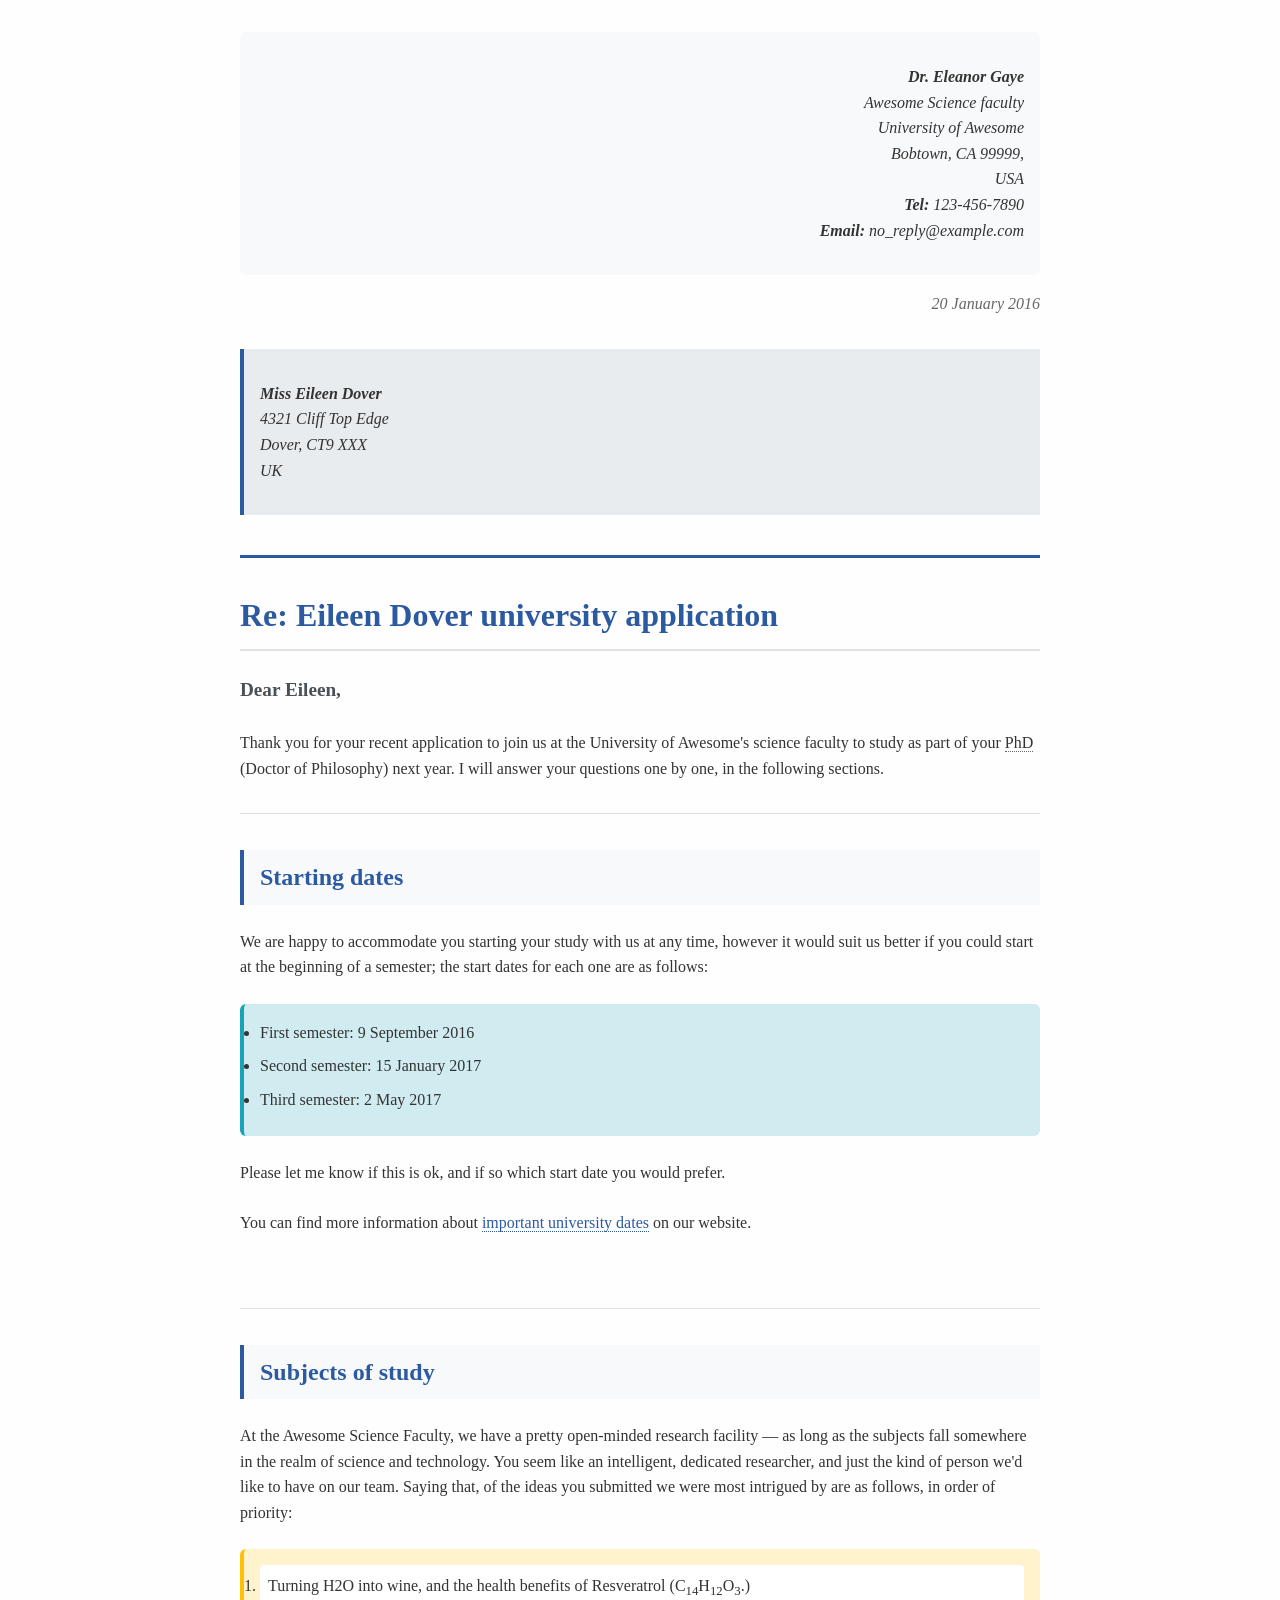
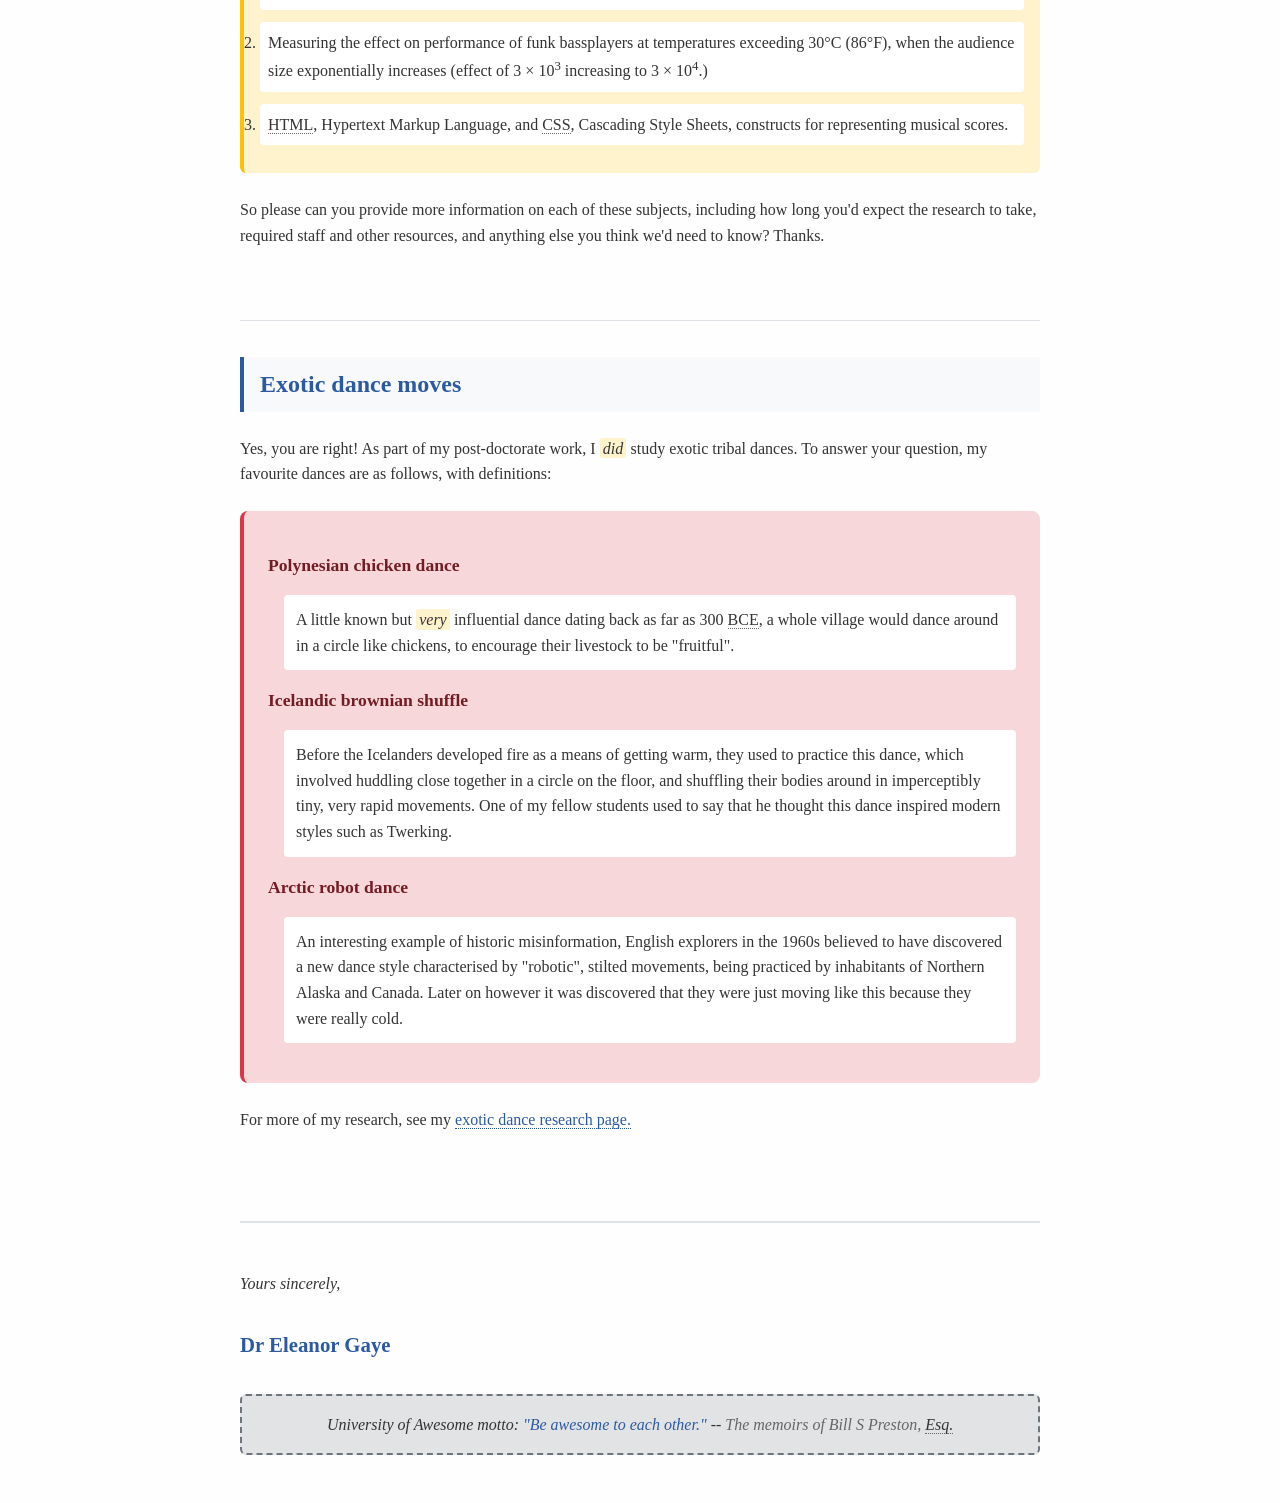
==== index.html @ d8b4c065 "update" ====
<!DOCTYPE html>
<head>
    <meta charset="utf-8">
    <title>Tutorial_1</title>
    <link href="tutorial_1_letter_styles.css" rel="stylesheet">
</head>

<body class="letter-document">

<div class="letter-header">
    <div class="sender-info">
       <p>
            <i><strong>Dr. Eleanor Gaye</strong><br>
            Awesome Science faculty <br>
            University of Awesome <br>
            Bobtown, CA 99999, <br>
            USA <br>
            <strong>Tel:</strong> 123-456-7890 <br>
            <strong>Email:</strong> no_reply@example.com</i>
       </p> 
    </div>
    
    <p class="letter-date">
        20 January 2016
    </p>

    <div class="recipient-info">
        <p>
            <i><strong>Miss Eileen Dover</strong><br>
            4321 Cliff Top Edge<br>
            Dover, CT9 XXX<br>
            UK</i>
        </p>
    </div>

</div>


<H1 class="letter-subject">
    Re: Eileen Dover university application
</H1>

<p class="letter-greeting">
Dear Eileen,
</p>

<p class="letter-paragraph">
Thank you for your recent application to join us at the University of Awesome's science faculty to study as part of your <a class="abbreviation">PhD</a> (Doctor of Philosophy) next year. I will answer your questions one by one, in the following sections.
</p>

<div class="content-section">
    <h2 class="section-heading ">
        Starting dates
    </h2>

    <p class="letter-paragraph">
    We are happy to accommodate you starting your study with us at any time, however it would suit us better if you could start at the beginning of a semester; the start dates for each one are as follows:
    </p>

    <ul class="semester-dates">
        <li>First semester: 9 September 2016</li>
        <li>Second semester: 15 January 2017</li>
        <li>Third semester: 2 May 2017</li>
    </ul>

    <p class="letter-paragraph">
    Please let me know if this is ok, and if so which start date you would prefer.
    </p>

    <p class="letter-paragraph">
    You can find more information about <a class="letter-link" href="">important university dates</a> on our website.
    </p>
</div>

<div class="content-section">
    <h2 class="section-heading">
        Subjects of study
    </h2>

    <p class="letter-paragraph">
        At the Awesome Science Faculty, we have a pretty open-minded research facility — as long as the subjects fall somewhere in the realm of science and technology. You seem like an intelligent, dedicated researcher, and just the kind of person we'd like to have on our team. Saying that, of the ideas you submitted we were most intrigued by are as follows, in order of priority:
    </p>

    <ol class="priority-list">
        <li>
            Turning H2O into wine, and the health benefits of Resveratrol (C<sub class="subscript">14</sub>H<sub class="subscript">12</sub>O<sub class="subscript">3</sub>.)
        </li>
        <li>
            Measuring the effect on performance of funk bassplayers at temperatures exceeding 30°C (86°F), when the audience size exponentially increases (effect of 3 × 10<sup class="superscript">3</sup> increasing to 3 × 10<sup class="superscript">4</sup>.)
        </li>
        <li>
            <a class="abbreviation">HTML</a>, Hypertext Markup Language, and <a class="abbreviation">CSS</a>, Cascading Style Sheets, constructs for representing musical scores.
        </li>
    </ol>

    <p class="letter-paragraph">
    So please can you provide more information on each of these subjects, including how long you'd expect the research to take, required staff and other resources, and anything else you think we'd need to know? Thanks.
    </p>
</div>

<div class="content-section">
    <h2 class="section-heading">
        Exotic dance moves
    </h2>

    <p class="letter-paragraph">
    Yes, you are right! As part of my post-doctorate work, I <i class="emphasis">did</i> study exotic tribal dances. To answer your question, my favourite dances are as follows, with definitions:
    </p>

    <div class="dance-definitions">
        <p class="dance-term">Polynesian chicken dance</p>
        <p class="dance-definition">A little known but <i class="emphasis">very</i> influential dance dating back as far as 300 <a class="abbreviation">BCE</a>, a whole village would dance around in a circle like chickens, to encourage their livestock to be "fruitful".</p>
        <p class="dance-term">Icelandic brownian shuffle</p>
        <p class="dance-definition">Before the Icelanders developed fire as a means of getting warm, they used to practice this dance, which involved huddling close together in a circle on the floor, and shuffling their bodies around in imperceptibly tiny, very rapid movements. One of my fellow students used to say that he thought this dance inspired modern styles such as Twerking.</p>
        <p class="dance-term">Arctic robot dance</p>
        <p class="dance-definition">An interesting example of historic misinformation, English explorers in the 1960s believed to have discovered a new dance style characterised by "robotic", stilted movements, being practiced by inhabitants of Northern Alaska and Canada. Later on however it was discovered that they were just moving like this because they were really cold.</p> 
    </div>


   <p class="letter-paragraph">For more of my research, see my <a class="letter-link" href="">exotic dance research page.</a></p> 
</div>

    
<div class="letter-closing">
    <p class="closing-phrase ">
        Yours sincerely,
    </p>

    <p class="signature">
        Dr Eleanor Gaye
    </p>

    <p class="university-motto">
        University of Awesome motto: <a class="inline-quote">"Be awesome to each other."</a> -- <a class="citation">The memoirs of Bill S Preston, <a class="abbreviation">Esq.</a></a> 
    </p>
</div>



</body>
---- tutorial_1_letter_styles.css ----
/* =====================================================
   TUTORIAL 2: CSS DETECTIVE CHALLENGE
   =====================================================
   
   Add the correct CSS classes to your HTML 
   letter so it matches this styling specification.
   
   Look at each selector below and figure out what HTML
   elements need which classes to make this work
 
   ===================================================== */

/* DOCUMENT FOUNDATION */
.letter-document {
    max-width: 800px;
    margin: 0 auto;
    padding: 2rem;
    font-family: Georgia, 'Times New Roman', serif;
    line-height: 1.6;
    color: #333;
    background-color: #fefefe;
}

/* LETTER HEADER STYLING */
.letter-header {
    border-bottom: 3px solid #2c5aa0;
    margin-bottom: 2rem;
    padding-bottom: 1rem;
}

.sender-info {
    text-align: right;
    background-color: #f8f9fa;
    padding: 1rem;
    border-radius: 8px;
    margin-bottom: 1rem;
}

.letter-date {
    text-align: right;
    font-style: italic;
    color: #666;
    margin-bottom: 2rem;
}

.recipient-info {
    background-color: #e9ecef;
    padding: 1rem;
    border-left: 4px solid #2c5aa0;
    margin-bottom: 1.5rem;
}

/* MAIN CONTENT STYLING */
.letter-subject {
    color: #2c5aa0;
    border-bottom: 2px solid #dee2e6;
    padding-bottom: 0.5rem;
    margin-bottom: 1.5rem;
}

.letter-greeting {
    font-size: 1.2rem;
    font-weight: bold;
    color: #495057;
}

.letter-paragraph {
    margin: 1.5rem 0;
}

/* SECTION STYLING */
.content-section {
    margin: 2rem 0;
    padding: 1rem 0;
    border-top: 1px solid #dee2e6;
}

.section-heading {
    color: #2c5aa0;
    background-color: #f8f9fa;
    padding: 0.5rem 1rem;
    border-left: 4px solid #2c5aa0;
    margin-bottom: 1rem;
}

/* LIST STYLING */
.priority-list {
    background-color: #fff3cd;
    padding: 1rem;
    border-radius: 6px;
    border-left: 4px solid #ffc107;
}

.priority-list li {
    margin-bottom: 0.75rem;
    padding: 0.5rem;
    background-color: white;
    border-radius: 4px;
}

.semester-dates {
    background-color: #d1ecf1;
    padding: 1rem;
    border-radius: 6px;
    border-left: 4px solid #17a2b8;
}

.semester-dates li {
    margin-bottom: 0.5rem;
    font-weight: 500;
}

/* DEFINITION LIST STYLING */
.dance-definitions {
    background-color: #f8d7da;
    padding: 1.5rem;
    border-radius: 8px;
    border-left: 4px solid #dc3545;
}

.dance-term {
    font-weight: bold;
    color: #721c24;
    font-size: 1.1rem;
    margin-top: 1rem;
    margin-bottom: 0.5rem;
}

.dance-definition {
    margin-left: 1rem;
    padding: 0.75rem;
    background-color: white;
    border-radius: 4px;
    margin-bottom: 1rem;
}

/* LETTER CLOSING */
.letter-closing {
    margin-top: 3rem;
    padding-top: 2rem;
    border-top: 2px solid #dee2e6;
}

.closing-phrase {
    font-style: italic;
    margin-bottom: 2rem;
}

.signature {
    font-size: 1.3rem;
    font-weight: bold;
    color: #2c5aa0;
    margin-bottom: 2rem;
}

.university-motto {
    background-color: #e2e3e5;
    padding: 1rem;
    border-radius: 6px;
    text-align: center;
    font-style: italic;
    border: 2px dashed #6c757d;
}

/* LINK STYLING */
.letter-link {
    color: #2c5aa0;
    text-decoration: none;
    border-bottom: 1px dotted #2c5aa0;
}

.letter-link:focus {
    outline: 2px solid #ffc107;
    outline-offset: 2px;
}

/* EMPHASIS AND FORMATTING */
.abbreviation {
    border-bottom: 1px dotted #666;
    cursor: help;
}

.subscript, .superscript {
    font-size: 0.8em;
}

.emphasis {
    background-color: #fff3cd;
    padding: 0.1rem 0.2rem;
    border-radius: 2px;
}

.citation {
    font-style: italic;
    color: #666;
}

.inline-quote {
    font-style: italic;
    color: #2c5aa0;
}

/* RESPONSIVE DESIGN */
@media (max-width: 600px) {
    .letter-document {
        padding: 1rem;
    }
    
    .sender-info,
    .recipient-info {
        padding: 0.75rem;
    }
    
    .letter-subject {
        font-size: 1.3rem;
    }
}
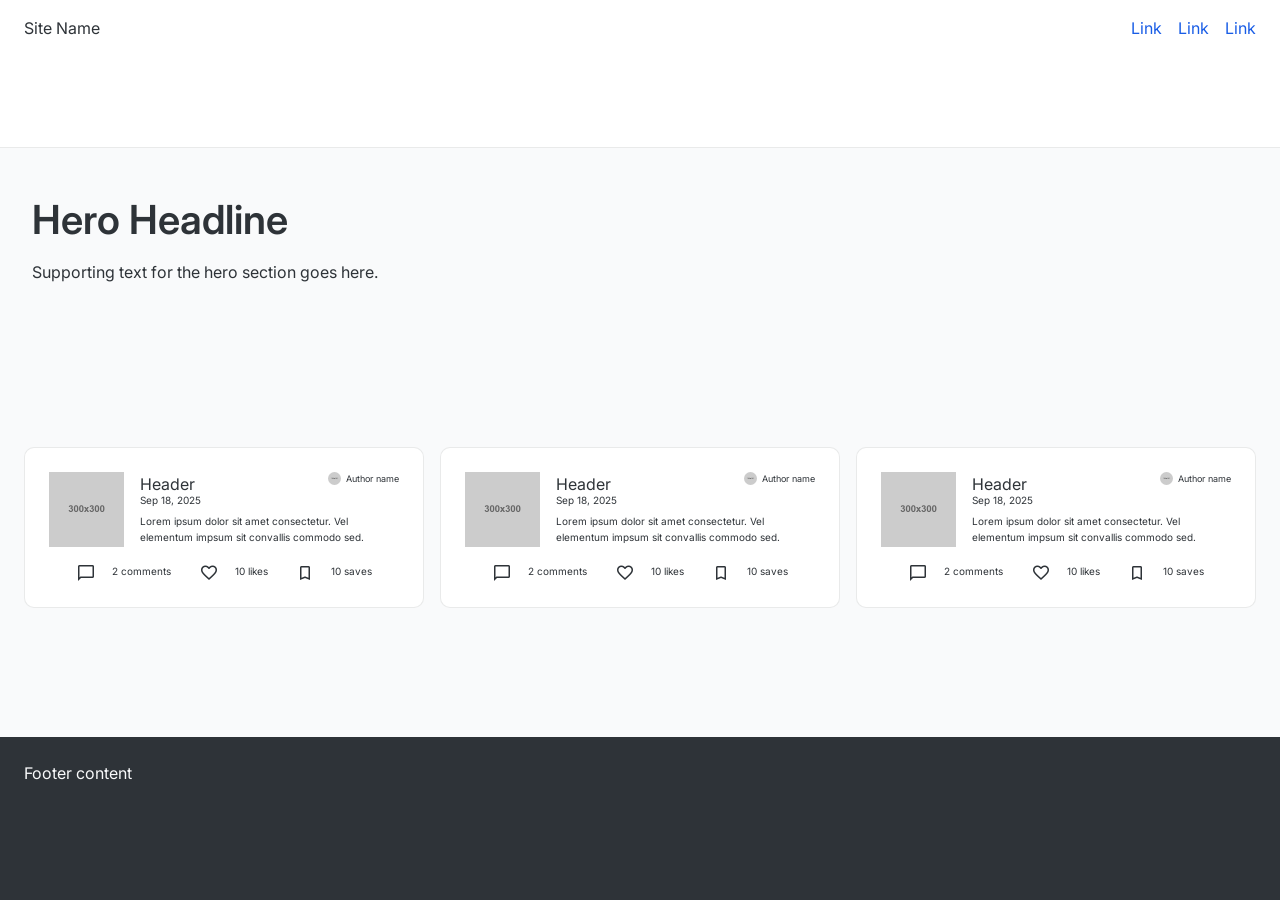
==== commit ba70cbfa: "name change" ====
--- a/index.html
+++ b/index.html
@@ -1,140 +1,153 @@
 <!DOCTYPE html>
+<html lang="en">
 <head>
-    <meta charset="utf-8">
-    <title>Tutorial_1</title>
-    <link href="tutorial_1_letter_styles.css" rel="stylesheet">
+  <meta charset="UTF-8">
+  <meta name="viewport" content="width=device-width, initial-scale=1.0">
+  <title>Tutorial 3: Grid Layout</title>
+    <link href="https://fonts.googleapis.com/css2?family=Material+Symbols+Outlined" rel="stylesheet" />
+  <link rel="stylesheet" href="style.css">
+
 </head>
+<body class="page-layout">
+  <header class="site-header">
+    <nav class="header-nav">
+      <!-- Style this flexible nav component -->
+      <span class="logo">Site Name</span>
+      <ul class="nav-links">
+        <li><a href="#">Link</a></li>
+        <li><a href="#">Link</a></li>
+        <li><a href="#">Link</a></li>
+      </ul>
+    </nav>
+  </header>
+  <main class="hero-section">
+    <h1>Hero Headline</h1>
+    <p>Supporting text for the hero section goes here.</p>
+  </main>
+  
+  <section class="list-section">
+    <!-- Add your repeating component in here -->
+    <div class="list-item">
+      <div class="list-content">
+      <img src="[data-uri]" width="75" height="75" alt="Placeholder">
+     <div>
+      <div class="list-header">
+        <p>Header</p>
+        <div class="author">
+          <img class="author-image" src="[data-uri]" width="13" height="13" alt="Placeholder">
+          <p class="author-name">Author name</p>
+        </div>
+      </div>
+        <p class="date">Sep 18, 2025</p>
+        <p class="lorem-ipsum">Lorem ipsum dolor sit amet consectetur. Vel elementum impsum sit convallis commodo sed.</p>
+        </div>
+        </div>
+        <div class="list-actions">
 
-<body class="letter-document">
+        <div class="icons">
+          <span class="material-symbols-outlined">
+            chat_bubble
+          </span>
+          <p>2 comments</p>
+        </div>
+        <div class="icons">
+           <span class="material-symbols-outlined">
+            favorite
+          </span>     
+          <p>10 likes</p>
+        </div>
+        <div class="icons">
+            <span class="material-symbols-outlined">
+            bookmark
+          </span>
+          <p>10 saves</p>
+        </div>
+          
+        </div>
+     </div>
+      
+    </div> 
+    <div class="list-item">
+      <div class="list-content">
+      <img src="[data-uri]" width="75" height="75" alt="Placeholder">
+     <div>
+      <div class="list-header">
+        <p>Header</p>
+        <div class="author">
+          <img class="author-image" src="[data-uri]" width="13" height="13" alt="Placeholder">
+          <p class="author-name">Author name</p>
+        </div>
+      </div>
+        <p class="date">Sep 18, 2025</p>
+        <p class="lorem-ipsum">Lorem ipsum dolor sit amet consectetur. Vel elementum impsum sit convallis commodo sed.</p>
+        </div>
+        </div>
+        <div class="list-actions">
 
-<div class="letter-header">
-    <div class="sender-info">
-       <p>
-            <i><strong>Dr. Eleanor Gaye</strong><br>
-            Awesome Science faculty <br>
-            University of Awesome <br>
-            Bobtown, CA 99999, <br>
-            USA <br>
-            <strong>Tel:</strong> 123-456-7890 <br>
-            <strong>Email:</strong> no_reply@example.com</i>
-       </p> 
-    </div>
-    
-    <p class="letter-date">
-        20 January 2016
-    </p>
+        <div class="icons">
+          <span class="material-symbols-outlined">
+            chat_bubble
+          </span>
+          <p>2 comments</p>
+        </div>
+        <div class="icons">
+           <span class="material-symbols-outlined">
+            favorite
+          </span>     
+          <p>10 likes</p>
+        </div>
+        <div class="icons">
+            <span class="material-symbols-outlined">
+            bookmark
+          </span>
+          <p>10 saves</p>
+        </div>
+          
+        </div>
+     </div> 
+    <div class="list-item">
+      <div class="list-content">
+      <img src="[data-uri]" width="75" height="75" alt="Placeholder">
+     <div>
+      <div class="list-header">
+        <p>Header</p>
+        <div class="author">
+          <img class="author-image" src="[data-uri]" width="13" height="13" alt="Placeholder">
+          <p class="author-name">Author name</p>
+        </div>
+      </div>
+        <p class="date">Sep 18, 2025</p>
+        <p class="lorem-ipsum">Lorem ipsum dolor sit amet consectetur. Vel elementum impsum sit convallis commodo sed.</p>
+        </div>
+        </div>
+        <div class="list-actions">
 
-    <div class="recipient-info">
-        <p>
-            <i><strong>Miss Eileen Dover</strong><br>
-            4321 Cliff Top Edge<br>
-            Dover, CT9 XXX<br>
-            UK</i>
-        </p>
-    </div>
-
-</div>
-
-
-<H1 class="letter-subject">
-    Re: Eileen Dover university application
-</H1>
-
-<p class="letter-greeting">
-Dear Eileen,
-</p>
-
-<p class="letter-paragraph">
-Thank you for your recent application to join us at the University of Awesome's science faculty to study as part of your <a class="abbreviation">PhD</a> (Doctor of Philosophy) next year. I will answer your questions one by one, in the following sections.
-</p>
-
-<div class="content-section">
-    <h2 class="section-heading ">
-        Starting dates
-    </h2>
-
-    <p class="letter-paragraph">
-    We are happy to accommodate you starting your study with us at any time, however it would suit us better if you could start at the beginning of a semester; the start dates for each one are as follows:
-    </p>
-
-    <ul class="semester-dates">
-        <li>First semester: 9 September 2016</li>
-        <li>Second semester: 15 January 2017</li>
-        <li>Third semester: 2 May 2017</li>
-    </ul>
-
-    <p class="letter-paragraph">
-    Please let me know if this is ok, and if so which start date you would prefer.
-    </p>
-
-    <p class="letter-paragraph">
-    You can find more information about <a class="letter-link" href="">important university dates</a> on our website.
-    </p>
-</div>
-
-<div class="content-section">
-    <h2 class="section-heading">
-        Subjects of study
-    </h2>
-
-    <p class="letter-paragraph">
-        At the Awesome Science Faculty, we have a pretty open-minded research facility — as long as the subjects fall somewhere in the realm of science and technology. You seem like an intelligent, dedicated researcher, and just the kind of person we'd like to have on our team. Saying that, of the ideas you submitted we were most intrigued by are as follows, in order of priority:
-    </p>
-
-    <ol class="priority-list">
-        <li>
-            Turning H2O into wine, and the health benefits of Resveratrol (C<sub class="subscript">14</sub>H<sub class="subscript">12</sub>O<sub class="subscript">3</sub>.)
-        </li>
-        <li>
-            Measuring the effect on performance of funk bassplayers at temperatures exceeding 30°C (86°F), when the audience size exponentially increases (effect of 3 × 10<sup class="superscript">3</sup> increasing to 3 × 10<sup class="superscript">4</sup>.)
-        </li>
-        <li>
-            <a class="abbreviation">HTML</a>, Hypertext Markup Language, and <a class="abbreviation">CSS</a>, Cascading Style Sheets, constructs for representing musical scores.
-        </li>
-    </ol>
-
-    <p class="letter-paragraph">
-    So please can you provide more information on each of these subjects, including how long you'd expect the research to take, required staff and other resources, and anything else you think we'd need to know? Thanks.
-    </p>
-</div>
-
-<div class="content-section">
-    <h2 class="section-heading">
-        Exotic dance moves
-    </h2>
-
-    <p class="letter-paragraph">
-    Yes, you are right! As part of my post-doctorate work, I <i class="emphasis">did</i> study exotic tribal dances. To answer your question, my favourite dances are as follows, with definitions:
-    </p>
-
-    <div class="dance-definitions">
-        <p class="dance-term">Polynesian chicken dance</p>
-        <p class="dance-definition">A little known but <i class="emphasis">very</i> influential dance dating back as far as 300 <a class="abbreviation">BCE</a>, a whole village would dance around in a circle like chickens, to encourage their livestock to be "fruitful".</p>
-        <p class="dance-term">Icelandic brownian shuffle</p>
-        <p class="dance-definition">Before the Icelanders developed fire as a means of getting warm, they used to practice this dance, which involved huddling close together in a circle on the floor, and shuffling their bodies around in imperceptibly tiny, very rapid movements. One of my fellow students used to say that he thought this dance inspired modern styles such as Twerking.</p>
-        <p class="dance-term">Arctic robot dance</p>
-        <p class="dance-definition">An interesting example of historic misinformation, English explorers in the 1960s believed to have discovered a new dance style characterised by "robotic", stilted movements, being practiced by inhabitants of Northern Alaska and Canada. Later on however it was discovered that they were just moving like this because they were really cold.</p> 
-    </div>
-
-
-   <p class="letter-paragraph">For more of my research, see my <a class="letter-link" href="">exotic dance research page.</a></p> 
-</div>
-
-    
-<div class="letter-closing">
-    <p class="closing-phrase ">
-        Yours sincerely,
-    </p>
-
-    <p class="signature">
-        Dr Eleanor Gaye
-    </p>
-
-    <p class="university-motto">
-        University of Awesome motto: <a class="inline-quote">"Be awesome to each other."</a> -- <a class="citation">The memoirs of Bill S Preston, <a class="abbreviation">Esq.</a></a> 
-    </p>
-</div>
-
-
-
-</body>+        <div class="icons">
+          <span class="material-symbols-outlined">
+            chat_bubble
+          </span>
+          <p>2 comments</p>
+        </div>
+        <div class="icons">
+           <span class="material-symbols-outlined">
+            favorite
+          </span>     
+          <p>10 likes</p>
+        </div>
+        <div class="icons">
+            <span class="material-symbols-outlined">
+            bookmark
+          </span>
+          <p>10 saves</p>
+        </div>
+          
+        </div>
+     </div>
+  
+  </section>
+  
+  <footer class="site-footer">
+    <p>Footer content</p>
+  </footer>
+</body>
+</html>
--- a/style.css
+++ b/style.css
@@ -0,0 +1,253 @@
+/* ===========================================
+   TUTORIAL 3: CSS GRID LAYOUT
+   
+   Your tasks:
+   1. Define the page grid on .page-layout
+   2. Assign grid-area to each section
+   3. Make .list-section items flow with Flexbox
+   4. Add mobile breakpoint under 48rem
+   =========================================== */
+
+/* External font - add your choice from Google Fonts, Inter will not be graded */
+@import url('https://fonts.googleapis.com/css2?family=Inter:wght@400;600&display=swap');
+
+:root {
+  /* Spacing scale */
+  --spacing-xs: 0.25rem;
+  --spacing-sm: 0.5rem;
+  --spacing-md: 1rem;
+  --spacing-lg: 1.5rem;
+  --spacing-xl: 2rem;
+  
+  /* Colors - customize these */
+  --color-bg: hsl(210, 20%, 98%);
+  --color-surface: hsl(0, 0%, 100%);
+  --color-text: hsl(210, 10%, 20%);
+  --color-text-muted: hsl(210, 10%, 50%);
+  --color-accent: hsl(220, 80%, 50%);
+  --color-border: hsla(210, 10%, 20%, 0.1);
+  
+  /* Typography */
+  --font-body: 'Inter', system-ui, sans-serif;
+  --font-display: 'Inter', system-ui, sans-serif; /* Change this */
+}
+
+/* Reset */
+*, *::before, *::after {
+  box-sizing: border-box;
+  margin: 0;
+}
+
+body {
+  font-family: var(--font-body);
+  background: var(--color-bg);
+  color: var(--color-text);
+  line-height: 1.6;
+}
+
+/* ===========================================
+   TASK 1: PAGE GRID STRUCTURE
+   
+   Define your grid here. You need:
+   - grid-template-areas for the layout map
+   - grid-template-columns for column widths
+   - grid-template-rows for row heights
+   - min-height: 100vh to fill the viewport
+   - gap for spacing between regions
+   =========================================== */
+
+.page-layout {
+  display: grid;
+  /* YOUR CODE: grid-template-areas */
+  grid-template-areas: 
+  "a a a"
+  "b b b"
+  "c c c"
+  "d d d";
+  /* YOUR CODE: grid-template-columns */
+  grid-template-columns: 1fr 1fr 1fr;
+  /* YOUR CODE: grid-template-rows */
+  grid-template-rows: auto;
+  min-height: 100vh;
+  gap: var(--spacing-md);
+}
+
+/* ===========================================
+   TASK 2: ASSIGN GRID AREAS
+   
+   Connect each section to its named area
+   =========================================== */
+
+.site-header {
+  /* YOUR CODE: grid-area */
+  grid-area: a;
+  background: var(--color-surface);
+  padding: var(--spacing-md) var(--spacing-lg);
+  border-bottom: 1px solid var(--color-border);
+}
+
+.hero-section {
+  /* YOUR CODE: grid-area */
+  grid-area: b;
+  padding: var(--spacing-xl);
+}
+
+.list-section {
+  /* YOUR CODE: grid-area */
+  grid-area: c;
+  padding: var(--spacing-lg);
+}
+
+.site-footer {
+  /* YOUR CODE: grid-area */
+  grid-area: d;
+  background: var(--color-text);
+  color: var(--color-bg);
+  padding: var(--spacing-lg);
+  /* NOTE: Footer should not exceed main content width */
+}
+
+/* ===========================================
+   TASK 3: FLEXBOX FOR COMPONENTS
+   
+   Use Flexbox to arrange items WITHIN grid regions
+   =========================================== */
+
+.header-nav {
+  display: flex;
+  justify-content: space-between;
+  align-items: center;
+}
+
+.nav-links {
+  display: flex;
+  gap: var(--spacing-md);
+  list-style: none;
+  padding: 0;
+}
+
+/* Make list items flow horizontally on large screens */
+.list-section {
+  /* YOUR CODE: display flex, gap, wrap behavior */
+   display: flex;
+   gap: var(--spacing-md);
+   flex-wrap:nowrap;
+}
+
+.list-item {
+  display: flex;
+  flex-direction: column;
+  background: var(--color-surface);
+  padding: var(--spacing-lg);
+  border-radius: 0.5rem;
+  border: 1px solid var(--color-border);
+  /* YOUR CODE: flex-basis or width for sizing */
+  flex-basis: auto;
+  gap: var(--spacing-md);
+  border-radius: 10px;
+  height: fit-content;
+  align-self: flex-start;
+}
+
+.list-content{
+  display: flex;
+   gap: var(--spacing-md);
+}
+
+.list-header{
+  display: flex;
+  justify-content: space-between;
+}
+
+.author{
+  display: flex;
+  gap: 5px;
+}
+
+.author-image{
+  border-radius: 150px;
+}
+
+.author-name{
+  justify-self: right;
+  font-size: xx-small;
+}
+
+.lorem-ipsum{
+  font-size: x-small;
+  margin-top: 5px;
+}
+
+.date{
+  font-size: x-small;
+  margin-top: -5px;
+}
+
+.list-actions{
+  display: flex;
+  justify-content: space-evenly;
+}
+
+.icons{
+  display: flex;
+  justify-content: space-evenly;
+  gap: var(--spacing-md);
+  font-size: x-small;
+}
+
+
+.material-symbols-outlined{
+  font-size: 20px;
+}
+
+
+/* ===========================================
+   TASK 4: RESPONSIVE BREAKPOINT
+   
+   Under 48rem:
+   - Stack all grid regions vertically
+   - List items should stack vertically too
+   =========================================== */
+
+@media (max-width: 48rem) {
+  .page-layout {
+    /* YOUR CODE: redefine grid-template-areas */
+    /* YOUR CODE: single column layout */
+    grid-template-areas: 
+  "a"
+  "b"
+  "c"
+  "d";
+  grid-template-columns: 1fr;
+  }
+  
+  .list-section {
+    /* YOUR CODE: change flex-direction if needed */
+    flex-direction: column;
+  }
+  
+  .list-item {
+    /* YOUR CODE: full width on mobile */
+  }
+}
+
+/* ===========================================
+   TYPOGRAPHY (provided)
+   =========================================== */
+
+h1 {
+  font-family: var(--font-display);
+  font-size: 2.5rem;
+  font-weight: 600;
+  line-height: 1.2;
+  margin-bottom: var(--spacing-md);
+}
+
+a {
+  color: var(--color-accent);
+  text-decoration: none;
+}
+
+a:hover {
+  text-decoration: underline;
+}
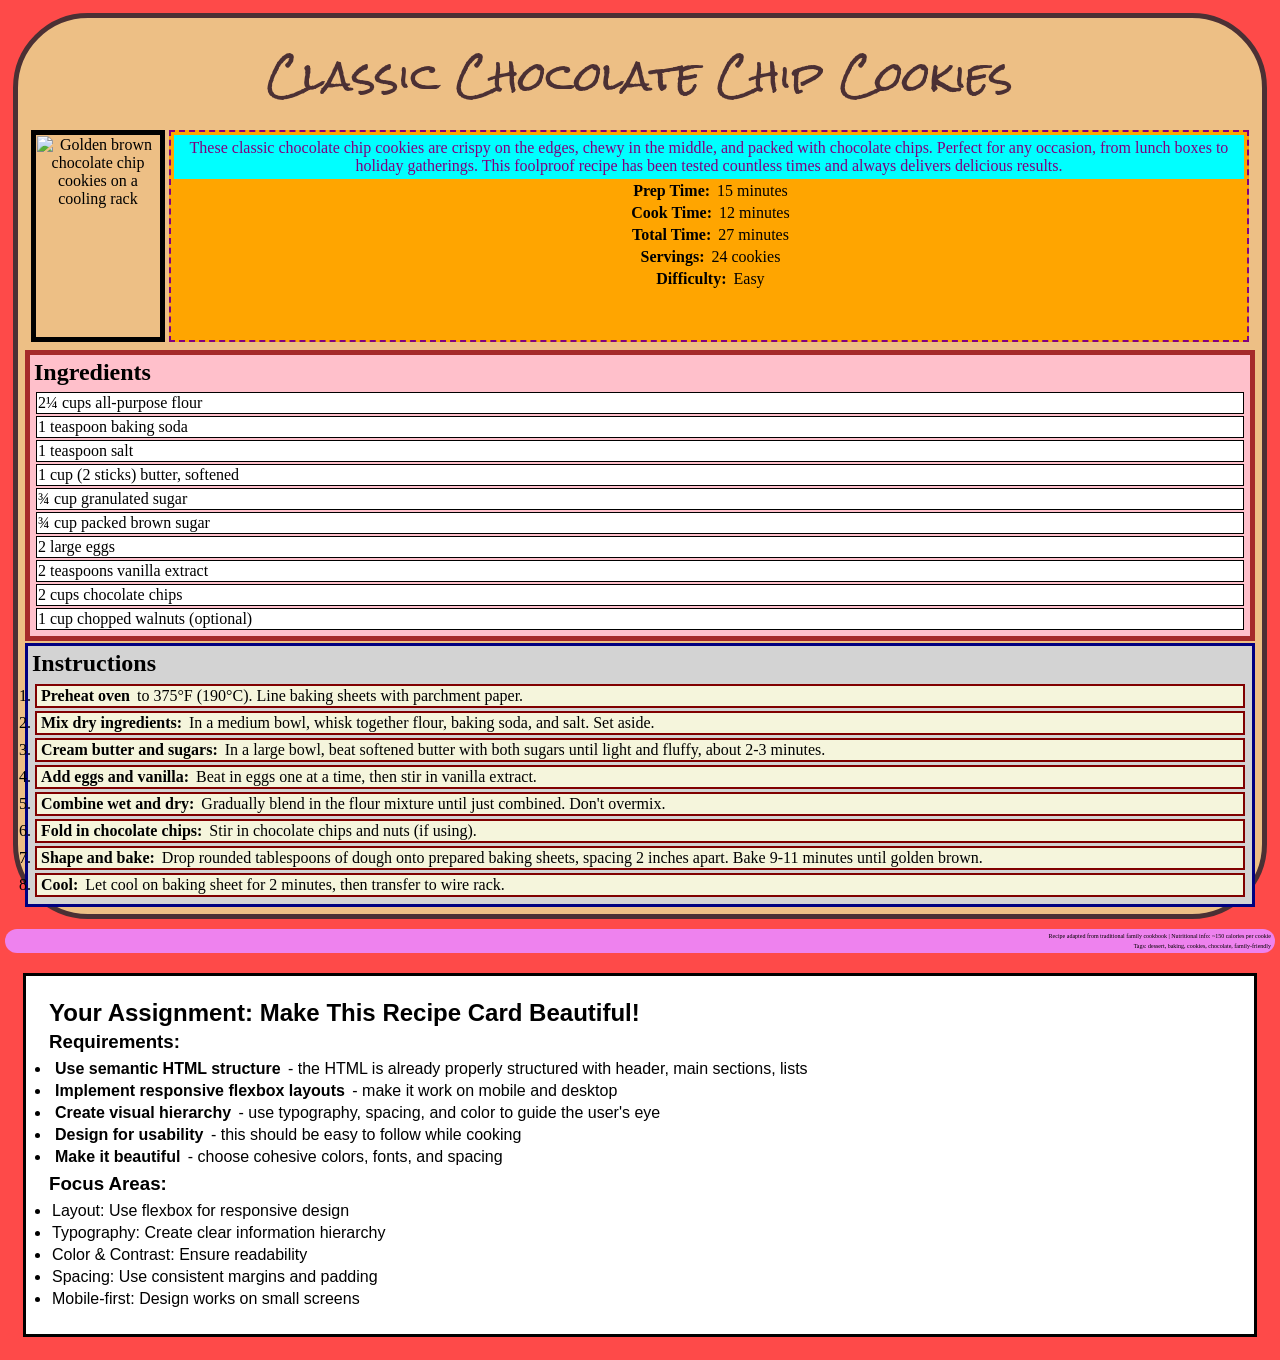
==== commit b8f319a8: "start" ====
--- a/index.html
+++ b/index.html
@@ -1,153 +1,127 @@
 <!DOCTYPE html>
 <html lang="en">
 <head>
-  <meta charset="UTF-8">
-  <meta name="viewport" content="width=device-width, initial-scale=1.0">
-  <title>Tutorial 3: Grid Layout</title>
-    <link href="https://fonts.googleapis.com/css2?family=Material+Symbols+Outlined" rel="stylesheet" />
-  <link rel="stylesheet" href="style.css">
-
+    <meta charset="UTF-8">
+    <meta name="viewport" content="width=device-width, initial-scale=1.0">
+    <title>Recipe Card Assignment - Make This Beautiful!</title>
+    <link rel="stylesheet" href="style.css">
+    <link rel="preconnect" href="https://fonts.googleapis.com">
+    <link rel="preconnect" href="https://fonts.gstatic.com" crossorigin>
+    <link href="https://fonts.googleapis.com/css2?family=Rock+Salt&display=swap" rel="stylesheet">
 </head>
 <body class="page-layout">
-  <header class="site-header">
-    <nav class="header-nav">
-      <!-- Style this flexible nav component -->
-      <span class="logo">Site Name</span>
-      <ul class="nav-links">
-        <li><a href="#">Link</a></li>
-        <li><a href="#">Link</a></li>
-        <li><a href="#">Link</a></li>
-      </ul>
-    </nav>
-  </header>
-  <main class="hero-section">
-    <h1>Hero Headline</h1>
-    <p>Supporting text for the hero section goes here.</p>
-  </main>
-  
-  <section class="list-section">
-    <!-- Add your repeating component in here -->
-    <div class="list-item">
-      <div class="list-content">
-      <img src="[data-uri]" width="75" height="75" alt="Placeholder">
-     <div>
-      <div class="list-header">
-        <p>Header</p>
-        <div class="author">
-          <img class="author-image" src="[data-uri]" width="13" height="13" alt="Placeholder">
-          <p class="author-name">Author name</p>
-        </div>
-      </div>
-        <p class="date">Sep 18, 2025</p>
-        <p class="lorem-ipsum">Lorem ipsum dolor sit amet consectetur. Vel elementum impsum sit convallis commodo sed.</p>
-        </div>
-        </div>
-        <div class="list-actions">
+    <div class="recipe-container">
+        <!-- Recipe Header Section -->
+            <header class="recipe-header">
+                <h1 class="recipe-title">Classic Chocolate Chip Cookies</h1>
+                <div class="recipe-intro">
+                <img src="https://via.placeholder.com/300x200/8B4513/FFFFFF?text=Cookie+Photo" 
+                     alt="Golden brown chocolate chip cookies on a cooling rack" 
+                     class="recipe-image">
+            <section class="recipe-meta">
+            <section class="recipe-description">
+                <p>These classic chocolate chip cookies are crispy on the edges, chewy in the middle, and packed with chocolate chips. Perfect for any occasion, from lunch boxes to holiday gatherings. This foolproof recipe has been tested countless times and always delivers delicious results.</p>
+            </section>
+                <div class="meta-item">
+                    <strong>Prep Time:</strong> 15 minutes
+                </div>
+                <div class="meta-item">
+                    <strong>Cook Time:</strong> 12 minutes
+                </div>
+                <div class="meta-item">
+                    <strong>Total Time:</strong> 27 minutes
+             </div>
+                <div class="meta-item">
+                    <strong>Servings:</strong> 24 cookies
+                </div>
+                <div class="meta-item">
+                    <strong>Difficulty:</strong> Easy
+                </div>
+                </div>
+            </section>
+            </header>
+            
+        
 
-        <div class="icons">
-          <span class="material-symbols-outlined">
-            chat_bubble
-          </span>
-          <p>2 comments</p>
-        </div>
-        <div class="icons">
-           <span class="material-symbols-outlined">
-            favorite
-          </span>     
-          <p>10 likes</p>
-        </div>
-        <div class="icons">
-            <span class="material-symbols-outlined">
-            bookmark
-          </span>
-          <p>10 saves</p>
-        </div>
-          
-        </div>
-     </div>
-      
-    </div> 
-    <div class="list-item">
-      <div class="list-content">
-      <img src="[data-uri]" width="75" height="75" alt="Placeholder">
-     <div>
-      <div class="list-header">
-        <p>Header</p>
-        <div class="author">
-          <img class="author-image" src="[data-uri]" width="13" height="13" alt="Placeholder">
-          <p class="author-name">Author name</p>
-        </div>
-      </div>
-        <p class="date">Sep 18, 2025</p>
-        <p class="lorem-ipsum">Lorem ipsum dolor sit amet consectetur. Vel elementum impsum sit convallis commodo sed.</p>
-        </div>
-        </div>
-        <div class="list-actions">
+        <!-- Recipe Meta Information -->
 
-        <div class="icons">
-          <span class="material-symbols-outlined">
-            chat_bubble
-          </span>
-          <p>2 comments</p>
-        </div>
-        <div class="icons">
-           <span class="material-symbols-outlined">
-            favorite
-          </span>     
-          <p>10 likes</p>
-        </div>
-        <div class="icons">
-            <span class="material-symbols-outlined">
-            bookmark
-          </span>
-          <p>10 saves</p>
-        </div>
-          
-        </div>
-     </div> 
-    <div class="list-item">
-      <div class="list-content">
-      <img src="[data-uri]" width="75" height="75" alt="Placeholder">
-     <div>
-      <div class="list-header">
-        <p>Header</p>
-        <div class="author">
-          <img class="author-image" src="[data-uri]" width="13" height="13" alt="Placeholder">
-          <p class="author-name">Author name</p>
-        </div>
-      </div>
-        <p class="date">Sep 18, 2025</p>
-        <p class="lorem-ipsum">Lorem ipsum dolor sit amet consectetur. Vel elementum impsum sit convallis commodo sed.</p>
-        </div>
-        </div>
-        <div class="list-actions">
+        <!-- Recipe Description -->
+       
 
-        <div class="icons">
-          <span class="material-symbols-outlined">
-            chat_bubble
-          </span>
-          <p>2 comments</p>
-        </div>
-        <div class="icons">
-           <span class="material-symbols-outlined">
-            favorite
-          </span>     
-          <p>10 likes</p>
-        </div>
-        <div class="icons">
-            <span class="material-symbols-outlined">
-            bookmark
-          </span>
-          <p>10 saves</p>
-        </div>
-          
-        </div>
-     </div>
-  
-  </section>
-  
-  <footer class="site-footer">
-    <p>Footer content</p>
-  </footer>
+        <!-- Ingredients Section -->
+        <section class="ingredients-section">
+            <h2>Ingredients</h2>
+            <ul class="ingredients-list">
+                <li>2¼ cups all-purpose flour</li>
+                <li>1 teaspoon baking soda</li>
+                <li>1 teaspoon salt</li>
+                <li>1 cup (2 sticks) butter, softened</li>
+                <li>¾ cup granulated sugar</li>
+                <li>¾ cup packed brown sugar</li>
+                <li>2 large eggs</li>
+                <li>2 teaspoons vanilla extract</li>
+                <li>2 cups chocolate chips</li>
+                <li>1 cup chopped walnuts (optional)</li>
+            </ul>
+        </section>
+
+        <!-- Instructions Section -->
+        <section class="instructions-section">
+            <h2>Instructions</h2>
+            <ol class="instructions-list">
+                <li class="instruction-step">
+                    <strong>Preheat oven</strong> to 375°F (190°C). Line baking sheets with parchment paper.
+                </li>
+                <li class="instruction-step">
+                    <strong>Mix dry ingredients:</strong> In a medium bowl, whisk together flour, baking soda, and salt. Set aside.
+                </li>
+                <li class="instruction-step">
+                    <strong>Cream butter and sugars:</strong> In a large bowl, beat softened butter with both sugars until light and fluffy, about 2-3 minutes.
+                </li>
+                <li class="instruction-step">
+                    <strong>Add eggs and vanilla:</strong> Beat in eggs one at a time, then stir in vanilla extract.
+                </li>
+                <li class="instruction-step">
+                    <strong>Combine wet and dry:</strong> Gradually blend in the flour mixture until just combined. Don't overmix.
+                </li>
+                <li class="instruction-step">
+                    <strong>Fold in chocolate chips:</strong> Stir in chocolate chips and nuts (if using).
+                </li>
+                <li class="instruction-step">
+                    <strong>Shape and bake:</strong> Drop rounded tablespoons of dough onto prepared baking sheets, spacing 2 inches apart. Bake 9-11 minutes until golden brown.
+                </li>
+                <li class="instruction-step">
+                    <strong>Cool:</strong> Let cool on baking sheet for 2 minutes, then transfer to wire rack.
+                </li>
+            </ol>
+        </section>
+    </div>
+
+        <!-- Recipe Footer -->
+        <footer class="recipe-footer">
+            <p>Recipe adapted from traditional family cookbook | Nutritional info: ~150 calories per cookie</p>
+            <p>Tags: dessert, baking, cookies, chocolate, family-friendly</p>
+        </footer>
+
+    <!-- Assignment Instructions (remove this section when styling) -->
+    <div style="background: white; border: 3px solid black; margin: 20px; padding: 20px; font-family: Arial;">
+        <h2>Your Assignment: Make This Recipe Card Beautiful!</h2>
+        <h3>Requirements:</h3>
+        <ul>
+            <li><strong>Use semantic HTML structure</strong> - the HTML is already properly structured with header, main sections, lists</li>
+            <li><strong>Implement responsive flexbox layouts</strong> - make it work on mobile and desktop</li>
+            <li><strong>Create visual hierarchy</strong> - use typography, spacing, and color to guide the user's eye</li>
+            <li><strong>Design for usability</strong> - this should be easy to follow while cooking</li>
+            <li><strong>Make it beautiful</strong> - choose cohesive colors, fonts, and spacing</li>
+        </ul>
+        <h3>Focus Areas:</h3>
+        <ul>
+            <li>Layout: Use flexbox for responsive design</li>
+            <li>Typography: Create clear information hierarchy</li>
+            <li>Color & Contrast: Ensure readability</li>
+            <li>Spacing: Use consistent margins and padding</li>
+            <li>Mobile-first: Design works on small screens</li>
+        </ul>
+    </div>
 </body>
 </html>
--- a/style.css
+++ b/style.css
@@ -1,253 +1,118 @@
-/* ===========================================
-   TUTORIAL 3: CSS GRID LAYOUT
-   
-   Your tasks:
-   1. Define the page grid on .page-layout
-   2. Assign grid-area to each section
-   3. Make .list-section items flow with Flexbox
-   4. Add mobile breakpoint under 48rem
-   =========================================== */
-
-/* External font - add your choice from Google Fonts, Inter will not be graded */
-@import url('https://fonts.googleapis.com/css2?family=Inter:wght@400;600&display=swap');
+/* INTENTIONALLY UGLY STARTER STYLES */
+/* These styles are very, very ugly. */
+/* Time to make them attractive, legible, and usable */
 
 :root {
-  /* Spacing scale */
-  --spacing-xs: 0.25rem;
-  --spacing-sm: 0.5rem;
-  --spacing-md: 1rem;
-  --spacing-lg: 1.5rem;
-  --spacing-xl: 2rem;
-  
-  /* Colors - customize these */
-  --color-bg: hsl(210, 20%, 98%);
-  --color-surface: hsl(0, 0%, 100%);
-  --color-text: hsl(210, 10%, 20%);
-  --color-text-muted: hsl(210, 10%, 50%);
-  --color-accent: hsl(220, 80%, 50%);
-  --color-border: hsla(210, 10%, 20%, 0.1);
-  
-  /* Typography */
-  --font-body: 'Inter', system-ui, sans-serif;
-  --font-display: 'Inter', system-ui, sans-serif; /* Change this */
-}
-
-/* Reset */
-*, *::before, *::after {
-  box-sizing: border-box;
-  margin: 0;
+--color-bg: #fe4a49;
+--color-surface: #edbf85;
+--color-dark: #4b3034;
 }
 
 body {
-  font-family: var(--font-body);
-  background: var(--color-bg);
-  color: var(--color-text);
-  line-height: 1.6;
+    font-family: Times, serif;
+    background-color: var(--color-bg);
+    margin: 0;
+    padding: 0;
 }
 
-/* ===========================================
-   TASK 1: PAGE GRID STRUCTURE
-   
-   Define your grid here. You need:
-   - grid-template-areas for the layout map
-   - grid-template-columns for column widths
-   - grid-template-rows for row heights
-   - min-height: 100vh to fill the viewport
-   - gap for spacing between regions
-   =========================================== */
-
 .page-layout {
-  display: grid;
-  /* YOUR CODE: grid-template-areas */
-  grid-template-areas: 
-  "a a a"
-  "b b b"
-  "c c c"
-  "d d d";
+ grid-template-areas: 
+  "a a "
+  "b b "
+  "c c "
+  "d d "
+  "e e";
   /* YOUR CODE: grid-template-columns */
-  grid-template-columns: 1fr 1fr 1fr;
-  /* YOUR CODE: grid-template-rows */
-  grid-template-rows: auto;
-  min-height: 100vh;
-  gap: var(--spacing-md);
+  grid-template-columns: 1fr 1fr;
 }
 
-/* ===========================================
-   TASK 2: ASSIGN GRID AREAS
-   
-   Connect each section to its named area
-   =========================================== */
-
-.site-header {
-  /* YOUR CODE: grid-area */
-  grid-area: a;
-  background: var(--color-surface);
-  padding: var(--spacing-md) var(--spacing-lg);
-  border-bottom: 1px solid var(--color-border);
+.rock-salt-regular {
+  font-family: "Rock Salt", cursive;
+  font-weight: 400;
+  font-style: normal;
 }
 
-.hero-section {
-  /* YOUR CODE: grid-area */
-  grid-area: b;
-  padding: var(--spacing-xl);
+.recipe-container {
+    background-color: var(--color-surface);
+    border: 5px solid var(--color-dark);
+    border-radius: 75px;
+    margin: 10px;
+    padding: 5px;
 }
 
-.list-section {
-  /* YOUR CODE: grid-area */
-  grid-area: c;
-  padding: var(--spacing-lg);
+.recipe-intro{
+    display: flex;
 }
 
-.site-footer {
-  /* YOUR CODE: grid-area */
-  grid-area: d;
-  background: var(--color-text);
-  color: var(--color-bg);
-  padding: var(--spacing-lg);
-  /* NOTE: Footer should not exceed main content width */
+.recipe-header {
+    grid-area: a;
+    border-top-left-radius: 75px;
+    border-top-right-radius: 75px;
+    text-align: center;
 }
 
-/* ===========================================
-   TASK 3: FLEXBOX FOR COMPONENTS
-   
-   Use Flexbox to arrange items WITHIN grid regions
-   =========================================== */
-
-.header-nav {
-  display: flex;
-  justify-content: space-between;
-  align-items: center;
+.recipe-title {
+    color: var(--color-dark);
+    font-size: 40px;
+    font-family: "Rock Salt", cursive;
+    font-weight: 400;
 }
 
-.nav-links {
-  display: flex;
-  gap: var(--spacing-md);
-  list-style: none;
-  padding: 0;
+.recipe-meta {
+    grid-area: b;
+    background-color: orange;
+    border: 2px dashed purple;
 }
 
-/* Make list items flow horizontally on large screens */
-.list-section {
-  /* YOUR CODE: display flex, gap, wrap behavior */
-   display: flex;
-   gap: var(--spacing-md);
-   flex-wrap:nowrap;
+.recipe-description {
+    background-color: aqua;
+    color: purple;
 }
 
-.list-item {
-  display: flex;
-  flex-direction: column;
-  background: var(--color-surface);
-  padding: var(--spacing-lg);
-  border-radius: 0.5rem;
-  border: 1px solid var(--color-border);
-  /* YOUR CODE: flex-basis or width for sizing */
-  flex-basis: auto;
-  gap: var(--spacing-md);
-  border-radius: 10px;
-  height: fit-content;
-  align-self: flex-start;
+.ingredients-section {
+    grid-area: c;
+    background-color: pink;
+    border: 5px solid brown;
 }
 
-.list-content{
-  display: flex;
-   gap: var(--spacing-md);
+.ingredients-list {
+    list-style: none;
 }
 
-.list-header{
-  display: flex;
-  justify-content: space-between;
+.ingredients-list li {
+    background-color: white;
+    border: 1px solid black;
+    margin: 2px;
+    padding: 1px;
 }
 
-.author{
-  display: flex;
-  gap: 5px;
+.instructions-section {
+    grid-area: d;
+    background-color: lightgray;
+    border: 3px solid navy;
 }
 
-.author-image{
-  border-radius: 150px;
+.instruction-step {
+    background-color: beige;
+    border: 2px solid maroon;
+    margin: 3px;
 }
 
-.author-name{
-  justify-self: right;
-  font-size: xx-small;
+.recipe-footer {
+    grid-area: e;
+    background-color: violet;
+    border-radius: 75px;
+    text-align: right;
+    font-size: 6px;
 }
 
-.lorem-ipsum{
-  font-size: x-small;
-  margin-top: 5px;
+.recipe-image {
+    width: 200px;
+    height: 200px;
+    border: 5px solid black;
 }
 
-.date{
-  font-size: x-small;
-  margin-top: -5px;
-}
-
-.list-actions{
-  display: flex;
-  justify-content: space-evenly;
-}
-
-.icons{
-  display: flex;
-  justify-content: space-evenly;
-  gap: var(--spacing-md);
-  font-size: x-small;
-}
-
-
-.material-symbols-outlined{
-  font-size: 20px;
-}
-
-
-/* ===========================================
-   TASK 4: RESPONSIVE BREAKPOINT
-   
-   Under 48rem:
-   - Stack all grid regions vertically
-   - List items should stack vertically too
-   =========================================== */
-
-@media (max-width: 48rem) {
-  .page-layout {
-    /* YOUR CODE: redefine grid-template-areas */
-    /* YOUR CODE: single column layout */
-    grid-template-areas: 
-  "a"
-  "b"
-  "c"
-  "d";
-  grid-template-columns: 1fr;
-  }
-  
-  .list-section {
-    /* YOUR CODE: change flex-direction if needed */
-    flex-direction: column;
-  }
-  
-  .list-item {
-    /* YOUR CODE: full width on mobile */
-  }
-}
-
-/* ===========================================
-   TYPOGRAPHY (provided)
-   =========================================== */
-
-h1 {
-  font-family: var(--font-display);
-  font-size: 2.5rem;
-  font-weight: 600;
-  line-height: 1.2;
-  margin-bottom: var(--spacing-md);
-}
-
-a {
-  color: var(--color-accent);
-  text-decoration: none;
-}
-
-a:hover {
-  text-decoration: underline;
+* {
+    margin: 2px;
+    padding: 1px;
 }
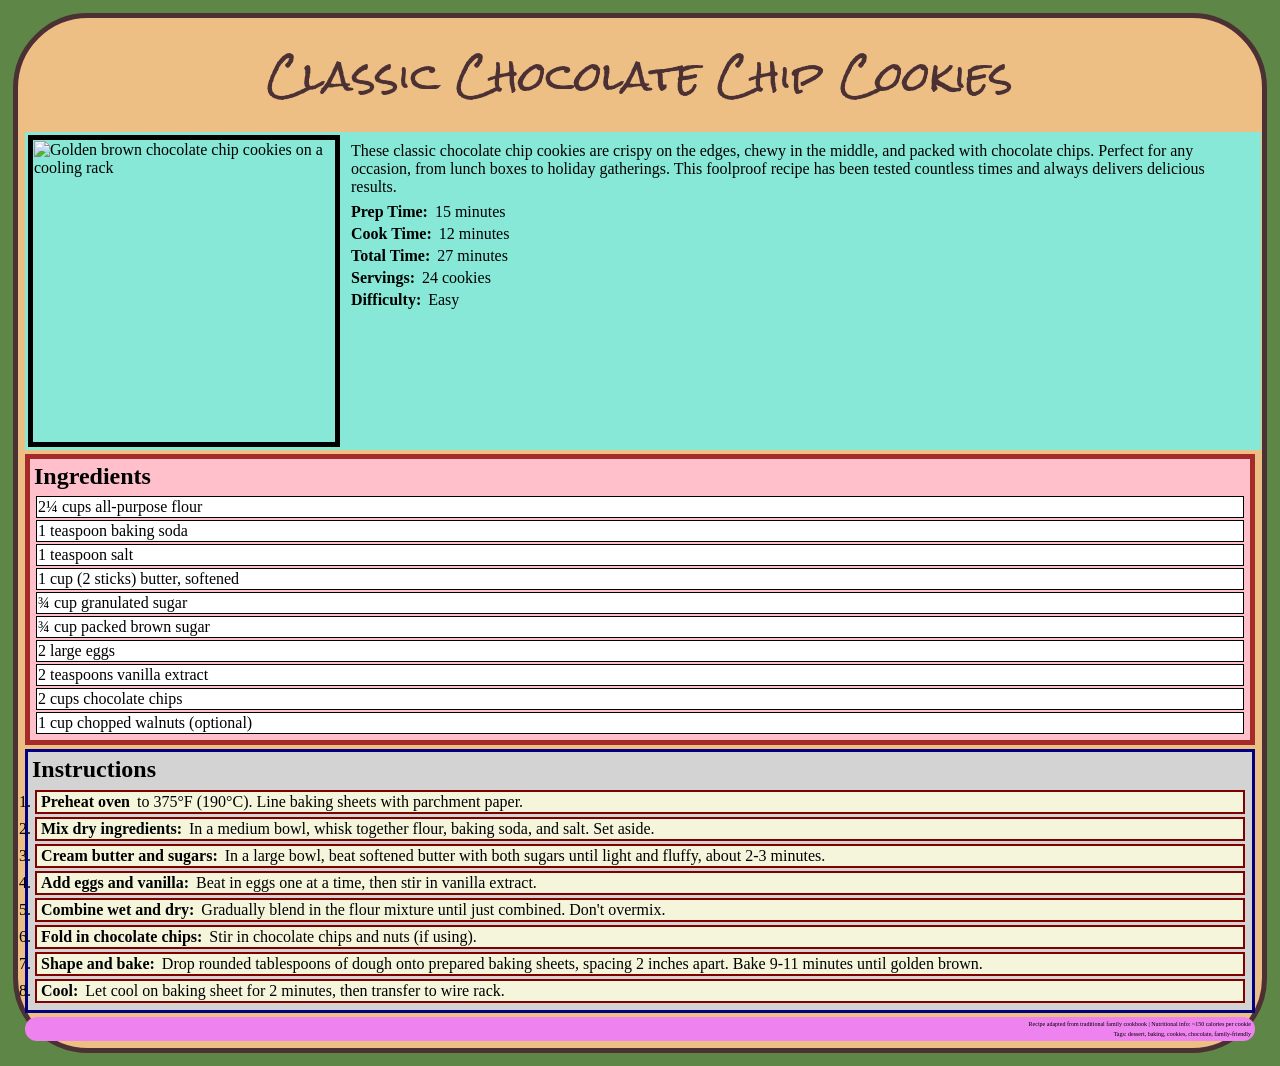
==== commit f7dcba47: "messing around" ====
--- a/index.html
+++ b/index.html
@@ -9,37 +9,39 @@
     <link rel="preconnect" href="https://fonts.gstatic.com" crossorigin>
     <link href="https://fonts.googleapis.com/css2?family=Rock+Salt&display=swap" rel="stylesheet">
 </head>
-<body class="page-layout">
+<body>
     <div class="recipe-container">
         <!-- Recipe Header Section -->
             <header class="recipe-header">
                 <h1 class="recipe-title">Classic Chocolate Chip Cookies</h1>
-                <div class="recipe-intro">
+            </header>
+            <div class="recipe-intro">
                 <img src="https://via.placeholder.com/300x200/8B4513/FFFFFF?text=Cookie+Photo" 
-                     alt="Golden brown chocolate chip cookies on a cooling rack" 
-                     class="recipe-image">
-            <section class="recipe-meta">
-            <section class="recipe-description">
-                <p>These classic chocolate chip cookies are crispy on the edges, chewy in the middle, and packed with chocolate chips. Perfect for any occasion, from lunch boxes to holiday gatherings. This foolproof recipe has been tested countless times and always delivers delicious results.</p>
-            </section>
-                <div class="meta-item">
-                    <strong>Prep Time:</strong> 15 minutes
-                </div>
-                <div class="meta-item">
-                    <strong>Cook Time:</strong> 12 minutes
-                </div>
-                <div class="meta-item">
-                    <strong>Total Time:</strong> 27 minutes
-             </div>
-                <div class="meta-item">
-                    <strong>Servings:</strong> 24 cookies
-                </div>
-                <div class="meta-item">
-                    <strong>Difficulty:</strong> Easy
-                </div>
-                </div>
-            </section>
-            </header>
+                    alt="Golden brown chocolate chip cookies on a cooling rack" 
+                    class="recipe-image">
+                <section class="recipe-meta">
+                    <section class="recipe-description">
+                          <p>These classic chocolate chip cookies are crispy on the edges, chewy in the middle, and packed with chocolate chips. Perfect for any occasion, from lunch boxes to holiday gatherings. This foolproof recipe has been tested countless times and always delivers delicious results.</p>
+                    </section>
+                    <div class="meta-item">
+                        <strong>Prep Time:</strong> 15 minutes
+                    </div>
+                    <div class="meta-item">
+                        <strong>Cook Time:</strong> 12 minutes
+                    </div>
+                    <div class="meta-item">
+                        <strong>Total Time:</strong> 27 minutes
+                    </div>
+                    <div class="meta-item">
+                        <strong>Servings:</strong> 24 cookies
+                    </div>
+                    <div class="meta-item">
+                        <strong>Difficulty:</strong> Easy
+                    </div>
+                </section>
+            </div>
+            
+           
             
         
 
@@ -95,7 +97,6 @@
                 </li>
             </ol>
         </section>
-    </div>
 
         <!-- Recipe Footer -->
         <footer class="recipe-footer">
@@ -103,25 +104,6 @@
             <p>Tags: dessert, baking, cookies, chocolate, family-friendly</p>
         </footer>
 
-    <!-- Assignment Instructions (remove this section when styling) -->
-    <div style="background: white; border: 3px solid black; margin: 20px; padding: 20px; font-family: Arial;">
-        <h2>Your Assignment: Make This Recipe Card Beautiful!</h2>
-        <h3>Requirements:</h3>
-        <ul>
-            <li><strong>Use semantic HTML structure</strong> - the HTML is already properly structured with header, main sections, lists</li>
-            <li><strong>Implement responsive flexbox layouts</strong> - make it work on mobile and desktop</li>
-            <li><strong>Create visual hierarchy</strong> - use typography, spacing, and color to guide the user's eye</li>
-            <li><strong>Design for usability</strong> - this should be easy to follow while cooking</li>
-            <li><strong>Make it beautiful</strong> - choose cohesive colors, fonts, and spacing</li>
-        </ul>
-        <h3>Focus Areas:</h3>
-        <ul>
-            <li>Layout: Use flexbox for responsive design</li>
-            <li>Typography: Create clear information hierarchy</li>
-            <li>Color & Contrast: Ensure readability</li>
-            <li>Spacing: Use consistent margins and padding</li>
-            <li>Mobile-first: Design works on small screens</li>
-        </ul>
-    </div>
+    </div>  
 </body>
 </html>
--- a/style.css
+++ b/style.css
@@ -3,9 +3,11 @@
 /* Time to make them attractive, legible, and usable */
 
 :root {
---color-bg: #fe4a49;
+--color-bg: #5E8646;
 --color-surface: #edbf85;
 --color-dark: #4b3034;
+--color-accent: #87E8D8;
+--color-muted: #fe4a49;
 }
 
 body {
@@ -13,17 +15,6 @@
     background-color: var(--color-bg);
     margin: 0;
     padding: 0;
-}
-
-.page-layout {
- grid-template-areas: 
-  "a a "
-  "b b "
-  "c c "
-  "d d "
-  "e e";
-  /* YOUR CODE: grid-template-columns */
-  grid-template-columns: 1fr 1fr;
 }
 
 .rock-salt-regular {
@@ -38,10 +29,15 @@
     border-radius: 75px;
     margin: 10px;
     padding: 5px;
-}
-
-.recipe-intro{
-    display: flex;
+    display: grid;
+    grid-template-areas: 
+    "a a "
+    "b b "
+    "c c "
+    "d d "
+    "e e";
+    grid-template-columns: 1fr 1fr;
+    grid-template-rows: auto;
 }
 
 .recipe-header {
@@ -49,6 +45,15 @@
     border-top-left-radius: 75px;
     border-top-right-radius: 75px;
     text-align: center;
+}
+
+.recipe-intro{
+    grid-area: b;
+    display: flex;
+    flex-direction: row;
+    flex-wrap:nowrap;
+    width: 100%;
+    background-color: var(--color-accent);
 }
 
 .recipe-title {
@@ -59,14 +64,11 @@
 }
 
 .recipe-meta {
-    grid-area: b;
-    background-color: orange;
-    border: 2px dashed purple;
+    flex: 1;
 }
 
 .recipe-description {
-    background-color: aqua;
-    color: purple;
+
 }
 
 .ingredients-section {
@@ -107,12 +109,33 @@
 }
 
 .recipe-image {
-    width: 200px;
-    height: 200px;
+    width: 300px;
+    height: 300px;
     border: 5px solid black;
+    flex-shrink: 0;
 }
 
 * {
     margin: 2px;
     padding: 1px;
+}
+
+@media (max-width: 48rem) {
+  .recipe-container {
+    grid-template-areas: 
+  "a"
+  "b"
+  "c"
+  "d"
+  "e";
+  grid-template-columns: 1fr;
+  }
+  .recipe-intro {
+        flex-direction: column;
+    }
+.recipe-image{
+    width: 500px;
+    height: 500px;
+    flex-shrink: 1;
+}
 }
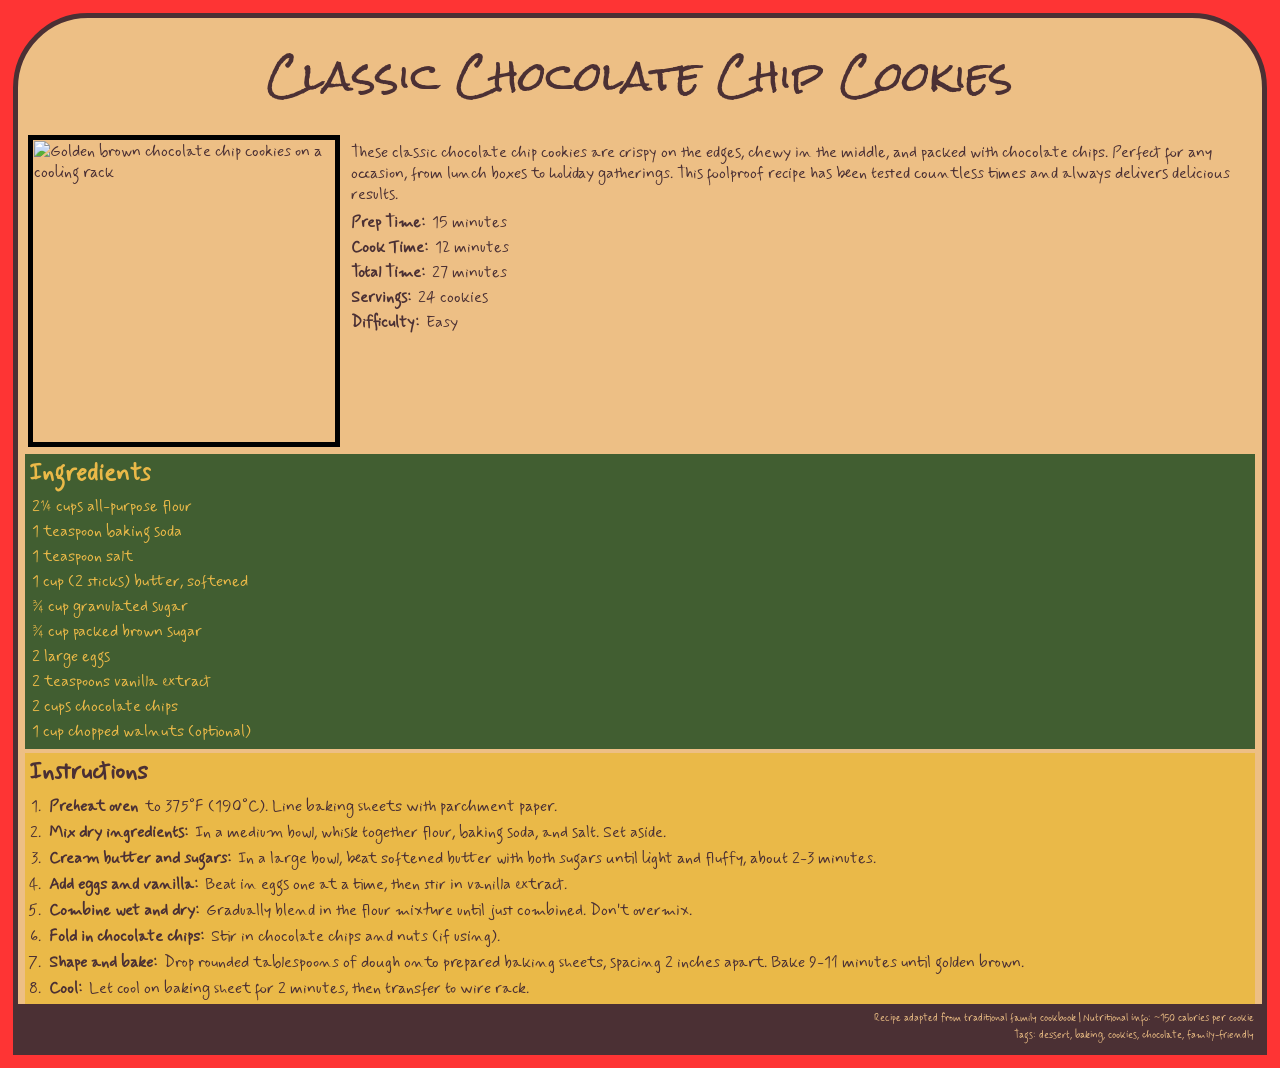
==== commit 481facdd: "almost done besides photo" ====
--- a/index.html
+++ b/index.html
@@ -7,7 +7,7 @@
     <link rel="stylesheet" href="style.css">
     <link rel="preconnect" href="https://fonts.googleapis.com">
     <link rel="preconnect" href="https://fonts.gstatic.com" crossorigin>
-    <link href="https://fonts.googleapis.com/css2?family=Rock+Salt&display=swap" rel="stylesheet">
+    <link href="https://fonts.googleapis.com/css2?family=Mynerve&family=Rock+Salt&display=swap" rel="stylesheet">
 </head>
 <body>
     <div class="recipe-container">
@@ -16,7 +16,7 @@
                 <h1 class="recipe-title">Classic Chocolate Chip Cookies</h1>
             </header>
             <div class="recipe-intro">
-                <img src="https://via.placeholder.com/300x200/8B4513/FFFFFF?text=Cookie+Photo" 
+                <img src="Screenshot 2026-09-20 214706" 
                     alt="Golden brown chocolate chip cookies on a cooling rack" 
                     class="recipe-image">
                 <section class="recipe-meta">
--- a/style.css
+++ b/style.css
@@ -3,16 +3,22 @@
 /* Time to make them attractive, legible, and usable */
 
 :root {
---color-bg: #5E8646;
---color-surface: #edbf85;
---color-dark: #4b3034;
---color-accent: #87E8D8;
---color-muted: #fe4a49;
+--color-red: #FE3434;
+--color-tan: #edbf85;
+--color-brown: #4b3034;
+--color-blue: #87E8D8;
+--color-green: #415E31;
+--color-yellow: #EAB948;
+}
+
+* {
+    margin: 2px;
+    padding: 1px;
 }
 
 body {
     font-family: Times, serif;
-    background-color: var(--color-bg);
+    background-color: var(--color-red);
     margin: 0;
     padding: 0;
 }
@@ -23,10 +29,18 @@
   font-style: normal;
 }
 
+.mynerve-regular {
+  font-family: "Mynerve", cursive;
+  font-weight: 400;
+  font-style: normal;
+}
+
+
 .recipe-container {
-    background-color: var(--color-surface);
-    border: 5px solid var(--color-dark);
-    border-radius: 75px;
+    background-color: var(--color-tan);
+    border: 5px solid var(--color-brown);
+    border-top-left-radius: 75px;
+    border-top-right-radius: 75px;
     margin: 10px;
     padding: 5px;
     display: grid;
@@ -38,6 +52,8 @@
     "e e";
     grid-template-columns: 1fr 1fr;
     grid-template-rows: auto;
+    font-family: "Mynerve", cursive;
+    color: var(--color-brown);
 }
 
 .recipe-header {
@@ -53,11 +69,10 @@
     flex-direction: row;
     flex-wrap:nowrap;
     width: 100%;
-    background-color: var(--color-accent);
+    background-color: var(--color-tan);
 }
 
 .recipe-title {
-    color: var(--color-dark);
     font-size: 40px;
     font-family: "Rock Salt", cursive;
     font-weight: 400;
@@ -73,8 +88,8 @@
 
 .ingredients-section {
     grid-area: c;
-    background-color: pink;
-    border: 5px solid brown;
+    background-color: var(--color-green);
+    color: var(--color-yellow);
 }
 
 .ingredients-list {
@@ -82,30 +97,32 @@
 }
 
 .ingredients-list li {
-    background-color: white;
-    border: 1px solid black;
     margin: 2px;
     padding: 1px;
 }
 
 .instructions-section {
     grid-area: d;
-    background-color: lightgray;
-    border: 3px solid navy;
+    background-color: var(--color-yellow);
+
+}
+
+.instructions-list {
+    margin-left: 15px;
 }
 
 .instruction-step {
-    background-color: beige;
-    border: 2px solid maroon;
     margin: 3px;
 }
 
 .recipe-footer {
     grid-area: e;
-    background-color: violet;
-    border-radius: 75px;
+    margin: -5px;
+    padding: 5px;
     text-align: right;
-    font-size: 6px;
+    font-size: 10px;
+    background-color: var(--color-brown);
+    color: var(--color-tan);
 }
 
 .recipe-image {
@@ -113,11 +130,6 @@
     height: 300px;
     border: 5px solid black;
     flex-shrink: 0;
-}
-
-* {
-    margin: 2px;
-    padding: 1px;
 }
 
 @media (max-width: 48rem) {
@@ -134,8 +146,8 @@
         flex-direction: column;
     }
 .recipe-image{
-    width: 500px;
-    height: 500px;
+    width: auto;
+    height: fit-content;
     flex-shrink: 1;
 }
 }
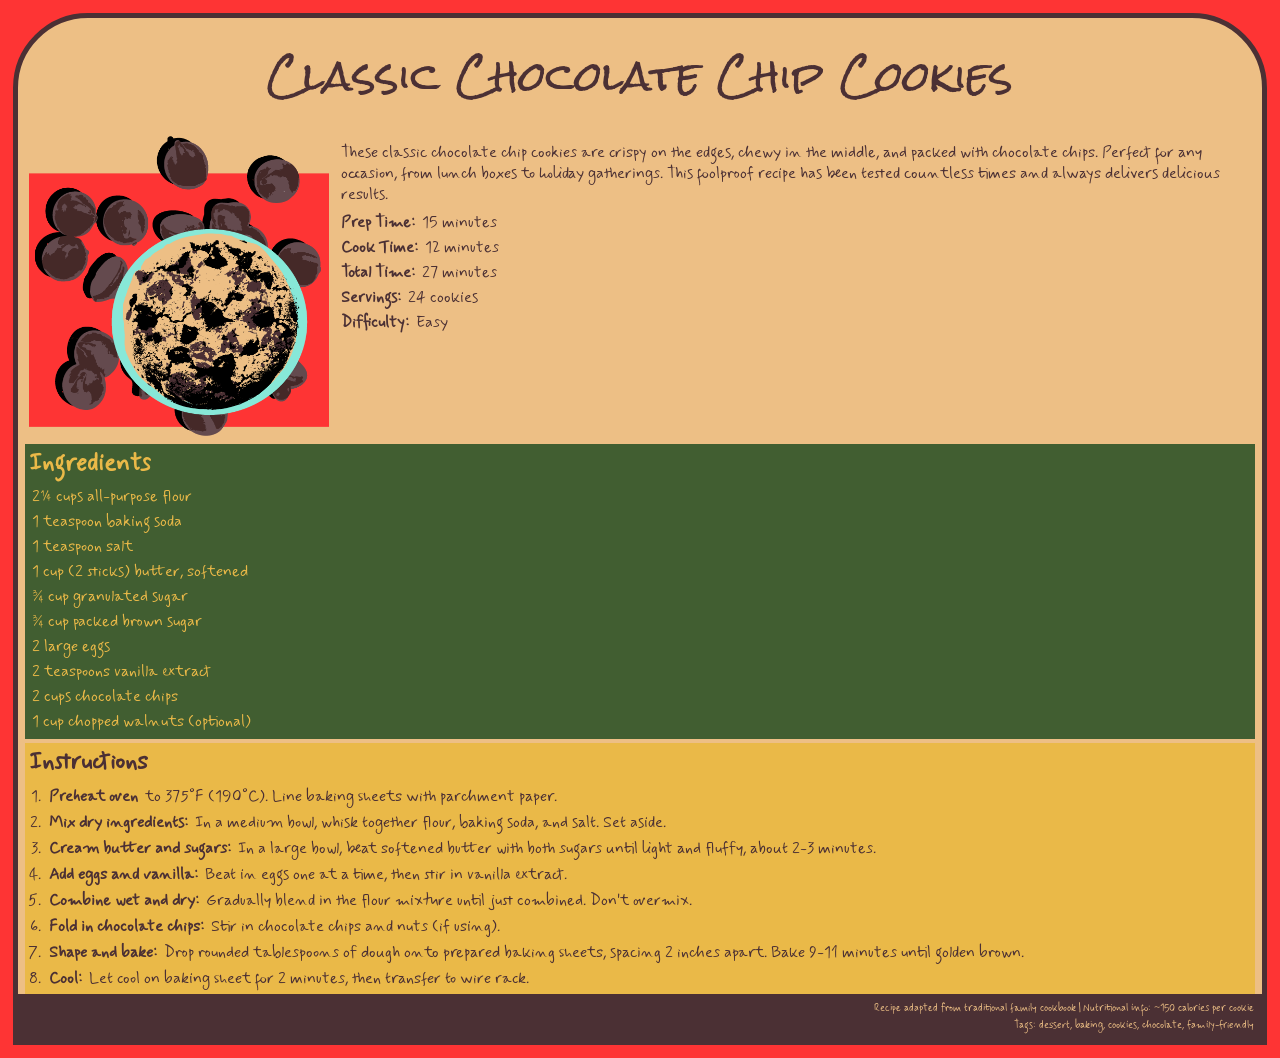
==== commit 57b34cd5: "more messing around" ====
--- a/index.html
+++ b/index.html
@@ -16,7 +16,7 @@
                 <h1 class="recipe-title">Classic Chocolate Chip Cookies</h1>
             </header>
             <div class="recipe-intro">
-                <img src="Screenshot 2026-09-20 214706" 
+                <img src="cookie-image.png" 
                     alt="Golden brown chocolate chip cookies on a cooling rack" 
                     class="recipe-image">
                 <section class="recipe-meta">
--- a/style.css
+++ b/style.css
@@ -82,10 +82,6 @@
     flex: 1;
 }
 
-.recipe-description {
-
-}
-
 .ingredients-section {
     grid-area: c;
     background-color: var(--color-green);
@@ -104,7 +100,6 @@
 .instructions-section {
     grid-area: d;
     background-color: var(--color-yellow);
-
 }
 
 .instructions-list {
@@ -114,6 +109,7 @@
 .instruction-step {
     margin: 3px;
 }
+
 
 .recipe-footer {
     grid-area: e;
@@ -128,7 +124,6 @@
 .recipe-image {
     width: 300px;
     height: 300px;
-    border: 5px solid black;
     flex-shrink: 0;
 }
 
@@ -147,7 +142,7 @@
     }
 .recipe-image{
     width: auto;
-    height: fit-content;
+    height: auto;
     flex-shrink: 1;
 }
 }
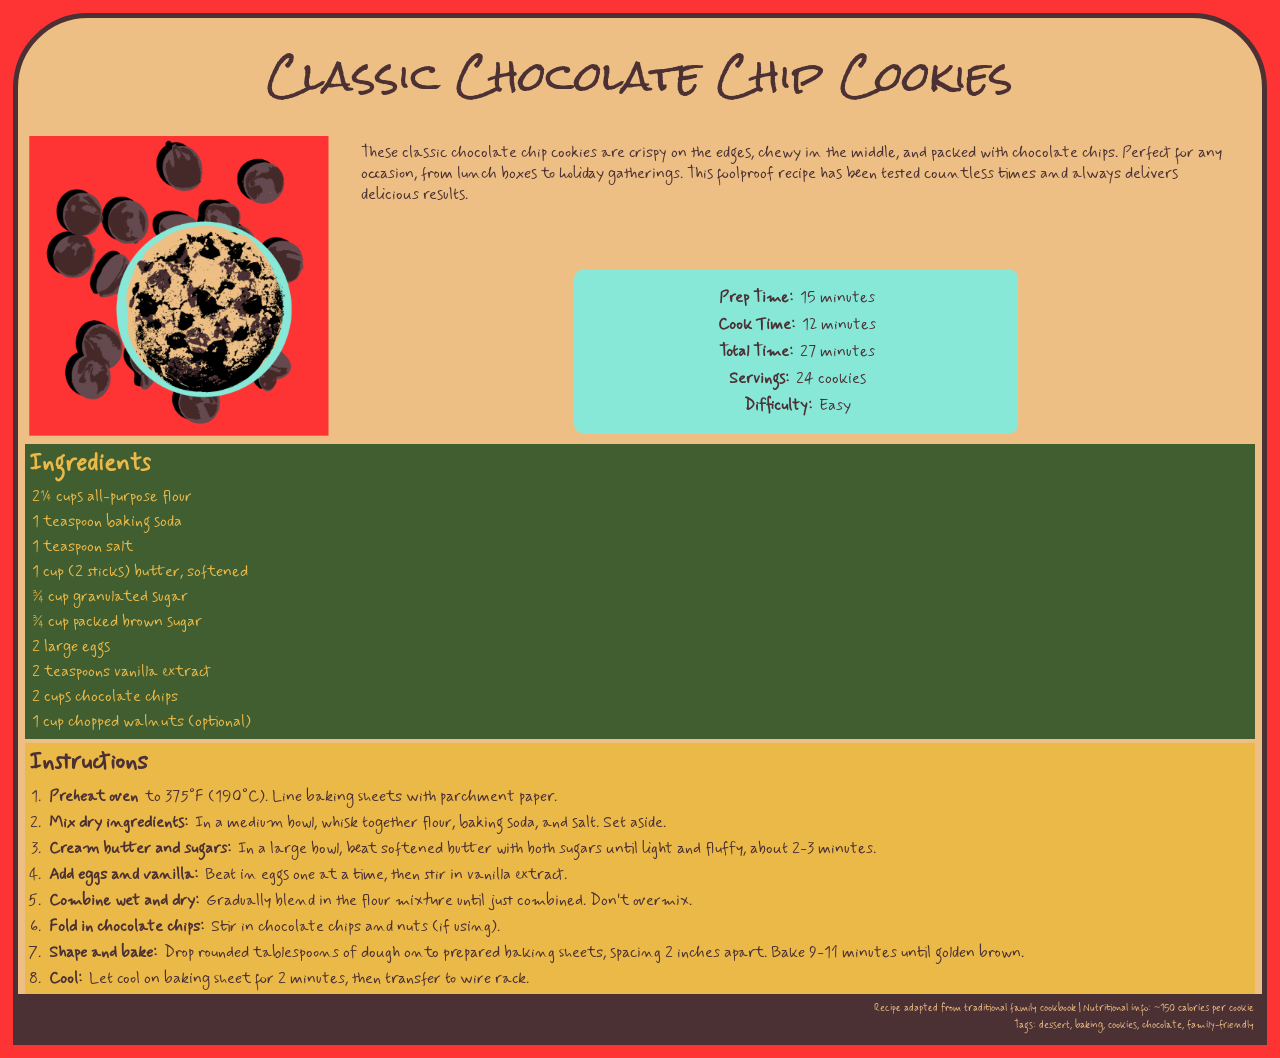
==== commit 3adf204a: "update" ====
--- a/index.html
+++ b/index.html
@@ -19,26 +19,29 @@
                 <img src="cookie-image.png" 
                     alt="Golden brown chocolate chip cookies on a cooling rack" 
                     class="recipe-image">
-                <section class="recipe-meta">
-                    <section class="recipe-description">
-                          <p>These classic chocolate chip cookies are crispy on the edges, chewy in the middle, and packed with chocolate chips. Perfect for any occasion, from lunch boxes to holiday gatherings. This foolproof recipe has been tested countless times and always delivers delicious results.</p>
+                    <section class="description-and-meta">
+                        <section class="recipe-description">
+                            <p>These classic chocolate chip cookies are crispy on the edges, chewy in the middle, and packed with chocolate chips. Perfect for any occasion, from lunch boxes to holiday gatherings. This foolproof recipe has been tested countless times and always delivers delicious results.</p>
+                        </section>
+                        <section class="recipe-meta">
+                            <div class="meta-item">
+                                <strong>Prep Time:</strong> 15 minutes
+                            </div>
+                            <div class="meta-item">
+                                <strong>Cook Time:</strong> 12 minutes
+                            </div>
+                            <div class="meta-item">
+                                <strong>Total Time:</strong> 27 minutes
+                            </div>
+                            <div class="meta-item">
+                                <strong>Servings:</strong> 24 cookies
+                            </div>
+                            <div class="meta-item">
+                                <strong>Difficulty:</strong> Easy
+                            </div>
+                        </section>
                     </section>
-                    <div class="meta-item">
-                        <strong>Prep Time:</strong> 15 minutes
-                    </div>
-                    <div class="meta-item">
-                        <strong>Cook Time:</strong> 12 minutes
-                    </div>
-                    <div class="meta-item">
-                        <strong>Total Time:</strong> 27 minutes
-                    </div>
-                    <div class="meta-item">
-                        <strong>Servings:</strong> 24 cookies
-                    </div>
-                    <div class="meta-item">
-                        <strong>Difficulty:</strong> Easy
-                    </div>
-                </section>
+                
             </div>
             
            
--- a/style.css
+++ b/style.css
@@ -78,8 +78,26 @@
     font-weight: 400;
 }
 
+.description-and-meta{
+    display: flex;
+    flex: 1;
+    flex-direction: column;
+    align-items: center;
+    justify-content: space-between;
+}
+
+.recipe-description {
+    max-width: 95%;
+}
+
 .recipe-meta {
-    flex: 1;
+    display: flex;
+    flex-direction: column;
+     background-color: var(--color-blue);
+     border-radius: 10px;
+     padding: 15px;
+     width: 45%;
+     align-items: center;
 }
 
 .ingredients-section {
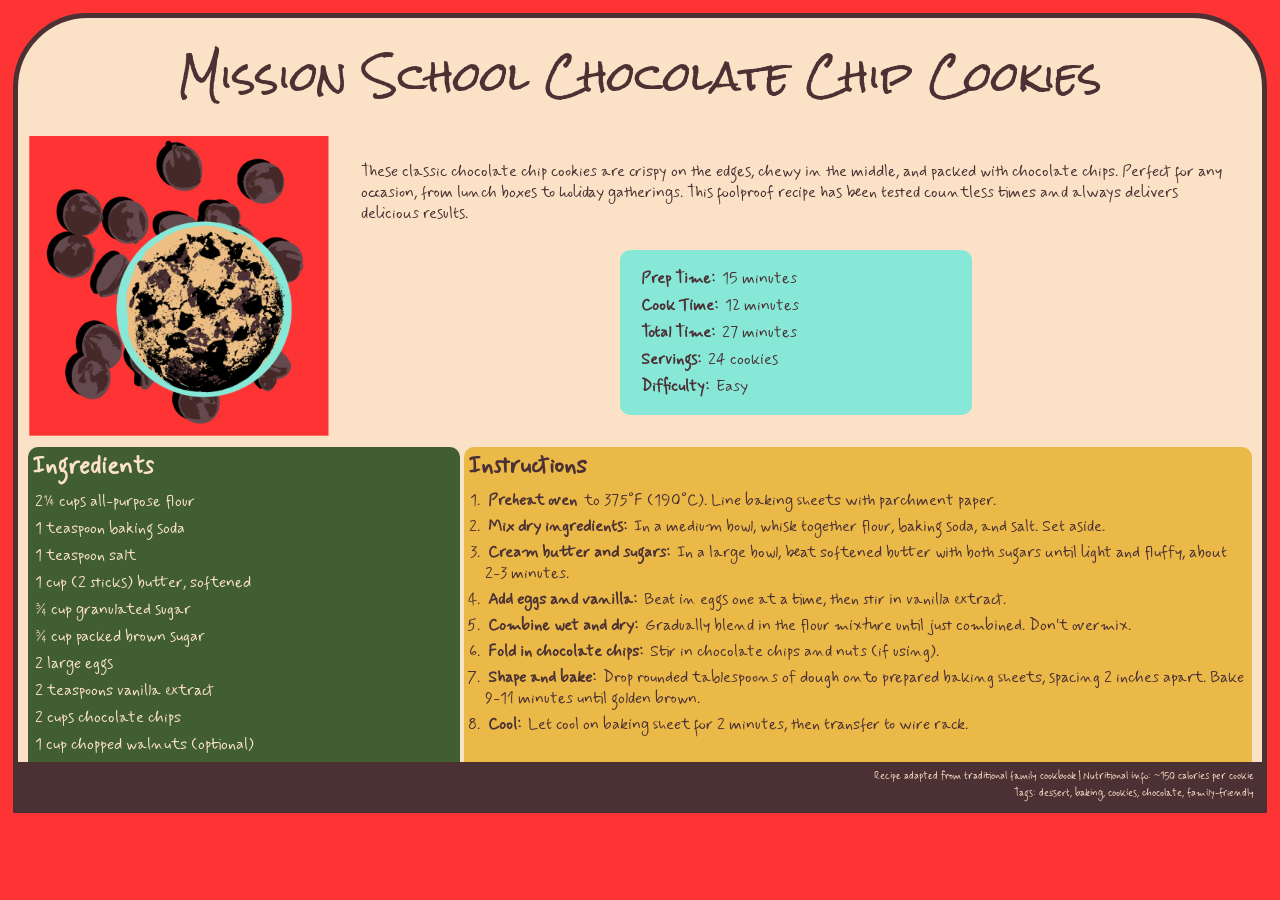
==== commit 0e2fc095: "done!" ====
--- a/index.html
+++ b/index.html
@@ -13,16 +13,19 @@
     <div class="recipe-container">
         <!-- Recipe Header Section -->
             <header class="recipe-header">
-                <h1 class="recipe-title">Classic Chocolate Chip Cookies</h1>
+                <h1 class="recipe-title">Mission School Chocolate Chip Cookies</h1>
             </header>
             <div class="recipe-intro">
                 <img src="cookie-image.png" 
                     alt="Golden brown chocolate chip cookies on a cooling rack" 
                     class="recipe-image">
                     <section class="description-and-meta">
+                        
+        <!-- Recipe Description -->
                         <section class="recipe-description">
                             <p>These classic chocolate chip cookies are crispy on the edges, chewy in the middle, and packed with chocolate chips. Perfect for any occasion, from lunch boxes to holiday gatherings. This foolproof recipe has been tested countless times and always delivers delicious results.</p>
                         </section>
+                                <!-- Recipe Meta Information -->
                         <section class="recipe-meta">
                             <div class="meta-item">
                                 <strong>Prep Time:</strong> 15 minutes
@@ -44,16 +47,11 @@
                 
             </div>
             
-           
-            
-        
-
-        <!-- Recipe Meta Information -->
-
-        <!-- Recipe Description -->
        
 
-        <!-- Ingredients Section -->
+
+<section class="ingredients-and-instructions">
+     <!-- Ingredients Section -->    
         <section class="ingredients-section">
             <h2>Ingredients</h2>
             <ul class="ingredients-list">
@@ -69,7 +67,6 @@
                 <li>1 cup chopped walnuts (optional)</li>
             </ul>
         </section>
-
         <!-- Instructions Section -->
         <section class="instructions-section">
             <h2>Instructions</h2>
@@ -101,6 +98,11 @@
             </ol>
         </section>
 
+
+    
+</section>
+  
+        
         <!-- Recipe Footer -->
         <footer class="recipe-footer">
             <p>Recipe adapted from traditional family cookbook | Nutritional info: ~150 calories per cookie</p>
--- a/style.css
+++ b/style.css
@@ -4,7 +4,7 @@
 
 :root {
 --color-red: #FE3434;
---color-tan: #edbf85;
+--color-tan: #FBE2C6;
 --color-brown: #4b3034;
 --color-blue: #87E8D8;
 --color-green: #415E31;
@@ -83,7 +83,7 @@
     flex: 1;
     flex-direction: column;
     align-items: center;
-    justify-content: space-between;
+    justify-content: space-evenly;
 }
 
 .recipe-description {
@@ -96,17 +96,30 @@
      background-color: var(--color-blue);
      border-radius: 10px;
      padding: 15px;
-     width: 45%;
-     align-items: center;
+     min-width: 35%;
+     align-items: space-between;
+}
+
+.ingredients-and-instructions{
+    grid-area: c;
+    display: flex;
 }
 
 .ingredients-section {
-    grid-area: c;
+    display: flex;
+    flex-direction: column;
     background-color: var(--color-green);
-    color: var(--color-yellow);
+    color: var(--color-tan);
+    flex: 0;
+    min-width: 35%;
+    border-top-right-radius: 10px;
+    border-top-left-radius: 10px;
+    justify-content: center;
 }
 
 .ingredients-list {
+    display: flex;
+    flex-direction: column;
     list-style: none;
 }
 
@@ -116,8 +129,9 @@
 }
 
 .instructions-section {
-    grid-area: d;
     background-color: var(--color-yellow);
+    border-top-right-radius: 10px;
+    border-top-left-radius: 10px;
 }
 
 .instructions-list {
@@ -130,7 +144,7 @@
 
 
 .recipe-footer {
-    grid-area: e;
+   grid-area: d;
     margin: -5px;
     padding: 5px;
     text-align: right;
@@ -163,4 +177,8 @@
     height: auto;
     flex-shrink: 1;
 }
+
+.ingredients-and-instructions{
+    flex-direction: column;
+}
 }
